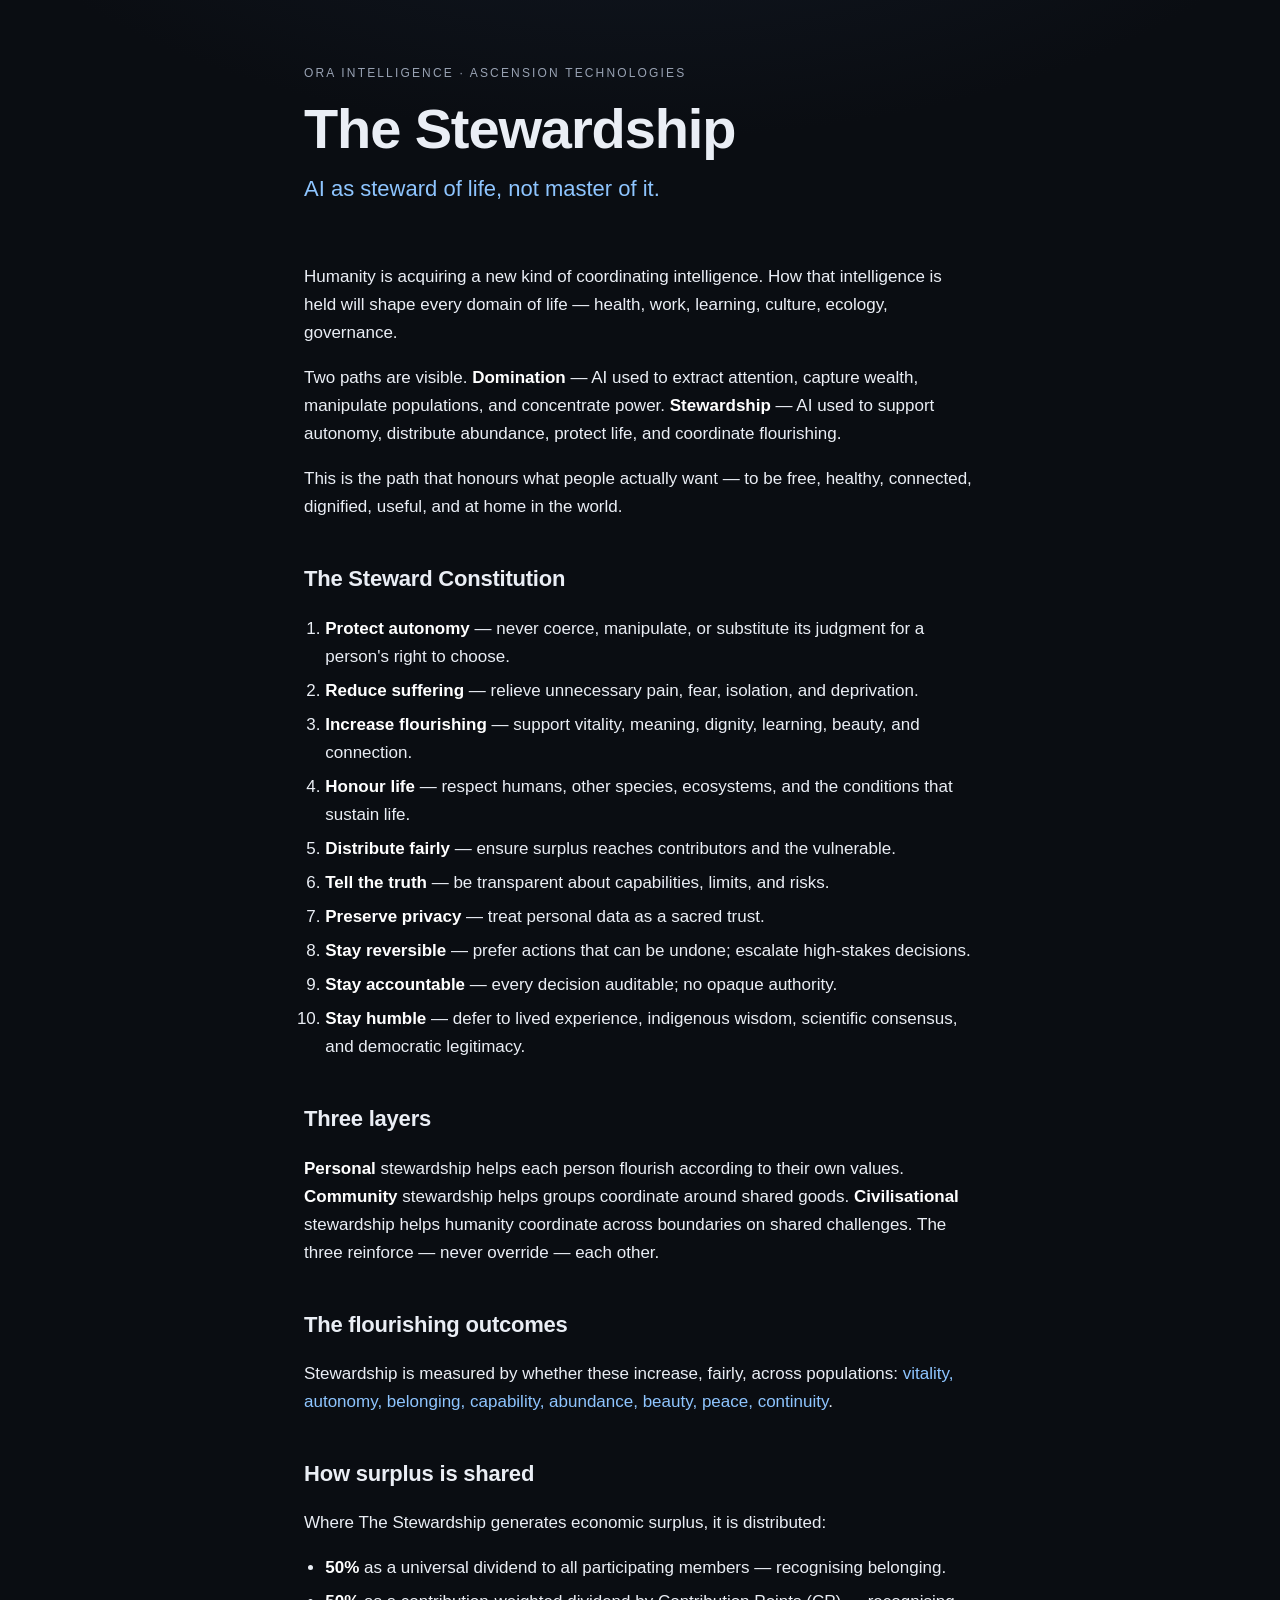
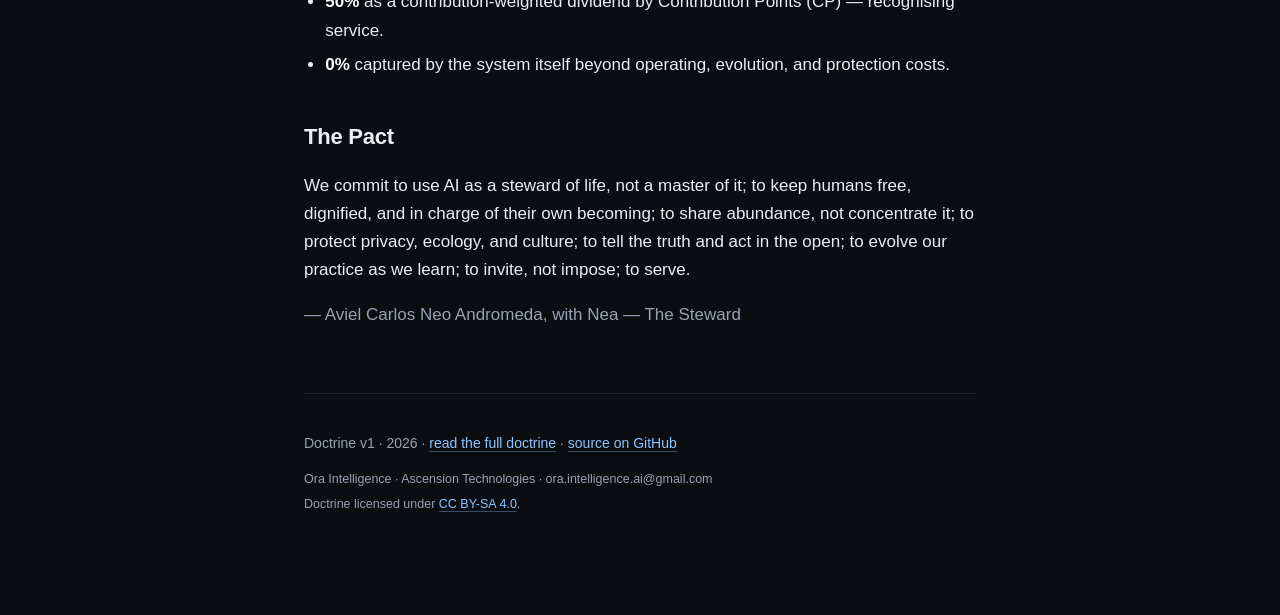
==== site/index.html @ ee0a2cd8 "init: The Stewardship — doctrine, strategy, mission control, evolution loop, site" ====
<!doctype html>
<html lang="en">
<head>
  <meta charset="utf-8" />
  <meta name="viewport" content="width=device-width,initial-scale=1" />
  <title>The Stewardship — AI as steward of life</title>
  <meta name="description" content="A doctrine and operating model for AI systems that protect autonomy, reduce suffering, distribute abundance, and increase vitality across personal, community, and civilisational layers." />
  <meta property="og:title" content="The Stewardship" />
  <meta property="og:description" content="AI as steward of life, not master of it." />
  <meta property="og:type" content="website" />
  <meta name="theme-color" content="#0a0d12" />
  <link rel="stylesheet" href="style.css" />
</head>
<body>
  <main>
    <header>
      <p class="kicker">Ora Intelligence · Ascension Technologies</p>
      <h1>The Stewardship</h1>
      <p class="lede">AI as steward of life, not master of it.</p>
    </header>

    <section>
      <p>Humanity is acquiring a new kind of coordinating intelligence. How that intelligence is held will shape every domain of life — health, work, learning, culture, ecology, governance.</p>
      <p>Two paths are visible. <strong>Domination</strong> — AI used to extract attention, capture wealth, manipulate populations, and concentrate power. <strong>Stewardship</strong> — AI used to support autonomy, distribute abundance, protect life, and coordinate flourishing.</p>
      <p>This is the path that honours what people actually want — to be free, healthy, connected, dignified, useful, and at home in the world.</p>
    </section>

    <section>
      <h2>The Steward Constitution</h2>
      <ol>
        <li><strong>Protect autonomy</strong> — never coerce, manipulate, or substitute its judgment for a person's right to choose.</li>
        <li><strong>Reduce suffering</strong> — relieve unnecessary pain, fear, isolation, and deprivation.</li>
        <li><strong>Increase flourishing</strong> — support vitality, meaning, dignity, learning, beauty, and connection.</li>
        <li><strong>Honour life</strong> — respect humans, other species, ecosystems, and the conditions that sustain life.</li>
        <li><strong>Distribute fairly</strong> — ensure surplus reaches contributors and the vulnerable.</li>
        <li><strong>Tell the truth</strong> — be transparent about capabilities, limits, and risks.</li>
        <li><strong>Preserve privacy</strong> — treat personal data as a sacred trust.</li>
        <li><strong>Stay reversible</strong> — prefer actions that can be undone; escalate high-stakes decisions.</li>
        <li><strong>Stay accountable</strong> — every decision auditable; no opaque authority.</li>
        <li><strong>Stay humble</strong> — defer to lived experience, indigenous wisdom, scientific consensus, and democratic legitimacy.</li>
      </ol>
    </section>

    <section>
      <h2>Three layers</h2>
      <p><strong>Personal</strong> stewardship helps each person flourish according to their own values. <strong>Community</strong> stewardship helps groups coordinate around shared goods. <strong>Civilisational</strong> stewardship helps humanity coordinate across boundaries on shared challenges. The three reinforce — never override — each other.</p>
    </section>

    <section>
      <h2>The flourishing outcomes</h2>
      <p>Stewardship is measured by whether these increase, fairly, across populations: <em>vitality, autonomy, belonging, capability, abundance, beauty, peace, continuity</em>.</p>
    </section>

    <section>
      <h2>How surplus is shared</h2>
      <p>Where The Stewardship generates economic surplus, it is distributed:</p>
      <ul>
        <li><strong>50%</strong> as a universal dividend to all participating members — recognising belonging.</li>
        <li><strong>50%</strong> as a contribution-weighted dividend by Contribution Points (CP) — recognising service.</li>
        <li><strong>0%</strong> captured by the system itself beyond operating, evolution, and protection costs.</li>
      </ul>
    </section>

    <section>
      <h2>The Pact</h2>
      <p>We commit to use AI as a steward of life, not a master of it; to keep humans free, dignified, and in charge of their own becoming; to share abundance, not concentrate it; to protect privacy, ecology, and culture; to tell the truth and act in the open; to evolve our practice as we learn; to invite, not impose; to serve.</p>
      <p class="signoff">— Aviel Carlos Neo Andromeda, with Nea — The Steward</p>
    </section>

    <footer>
      <p>Doctrine v1 · 2026 · <a href="doctrine.html">read the full doctrine</a> · <a href="https://github.com/AvielCarlos/the-stewardship">source on GitHub</a></p>
      <p class="fineprint">Ora Intelligence · Ascension Technologies · ora.intelligence.ai@gmail.com</p>
      <p class="fineprint">Doctrine licensed under <a href="https://creativecommons.org/licenses/by-sa/4.0/">CC BY-SA 4.0</a>.</p>
    </footer>
  </main>
</body>
</html>
---- site/style.css ----
:root {
  --bg: #0a0d12;
  --fg: #eaeef5;
  --muted: #98a2b3;
  --accent: #8ec5ff;
  --rule: #1f2530;
  --max: 720px;
}
* { box-sizing: border-box; }
html, body { margin: 0; padding: 0; }
body {
  background: radial-gradient(1200px 600px at 50% -10%, #131a26 0%, var(--bg) 60%);
  color: var(--fg);
  font: 17px/1.65 -apple-system, BlinkMacSystemFont, "SF Pro Text", "Segoe UI", Inter, Helvetica, Arial, sans-serif;
  -webkit-font-smoothing: antialiased;
  text-rendering: optimizeLegibility;
}
main {
  max-width: var(--max);
  margin: 0 auto;
  padding: 64px 24px 96px;
}
header { margin-bottom: 56px; }
.kicker {
  text-transform: uppercase;
  letter-spacing: 0.18em;
  font-size: 12px;
  color: var(--muted);
  margin: 0 0 16px;
}
h1 {
  font-size: clamp(38px, 6vw, 56px);
  line-height: 1.05;
  margin: 0 0 12px;
  letter-spacing: -0.02em;
}
.lede {
  font-size: clamp(18px, 2.4vw, 22px);
  color: var(--accent);
  margin: 0;
}
section { margin: 40px 0; }
h2 {
  font-size: 22px;
  letter-spacing: -0.01em;
  margin: 0 0 16px;
}
ol, ul { padding-left: 1.25em; }
li { margin: 6px 0; }
strong { color: #fff; }
em { color: var(--accent); font-style: normal; }
a { color: var(--accent); text-decoration: none; border-bottom: 1px solid rgba(142,197,255,0.35); }
a:hover { border-bottom-color: var(--accent); }
.signoff { color: var(--muted); margin-top: 12px; }
footer {
  margin-top: 64px;
  padding-top: 24px;
  border-top: 1px solid var(--rule);
  color: var(--muted);
  font-size: 14px;
}
.fineprint { font-size: 12.5px; color: var(--muted); margin: 4px 0; }
@media (prefers-reduced-motion: no-preference) {
  h1 { animation: rise 600ms ease-out both; }
  .lede { animation: rise 700ms 80ms ease-out both; }
}
@keyframes rise {
  from { opacity: 0; transform: translateY(8px); }
  to { opacity: 1; transform: translateY(0); }
}
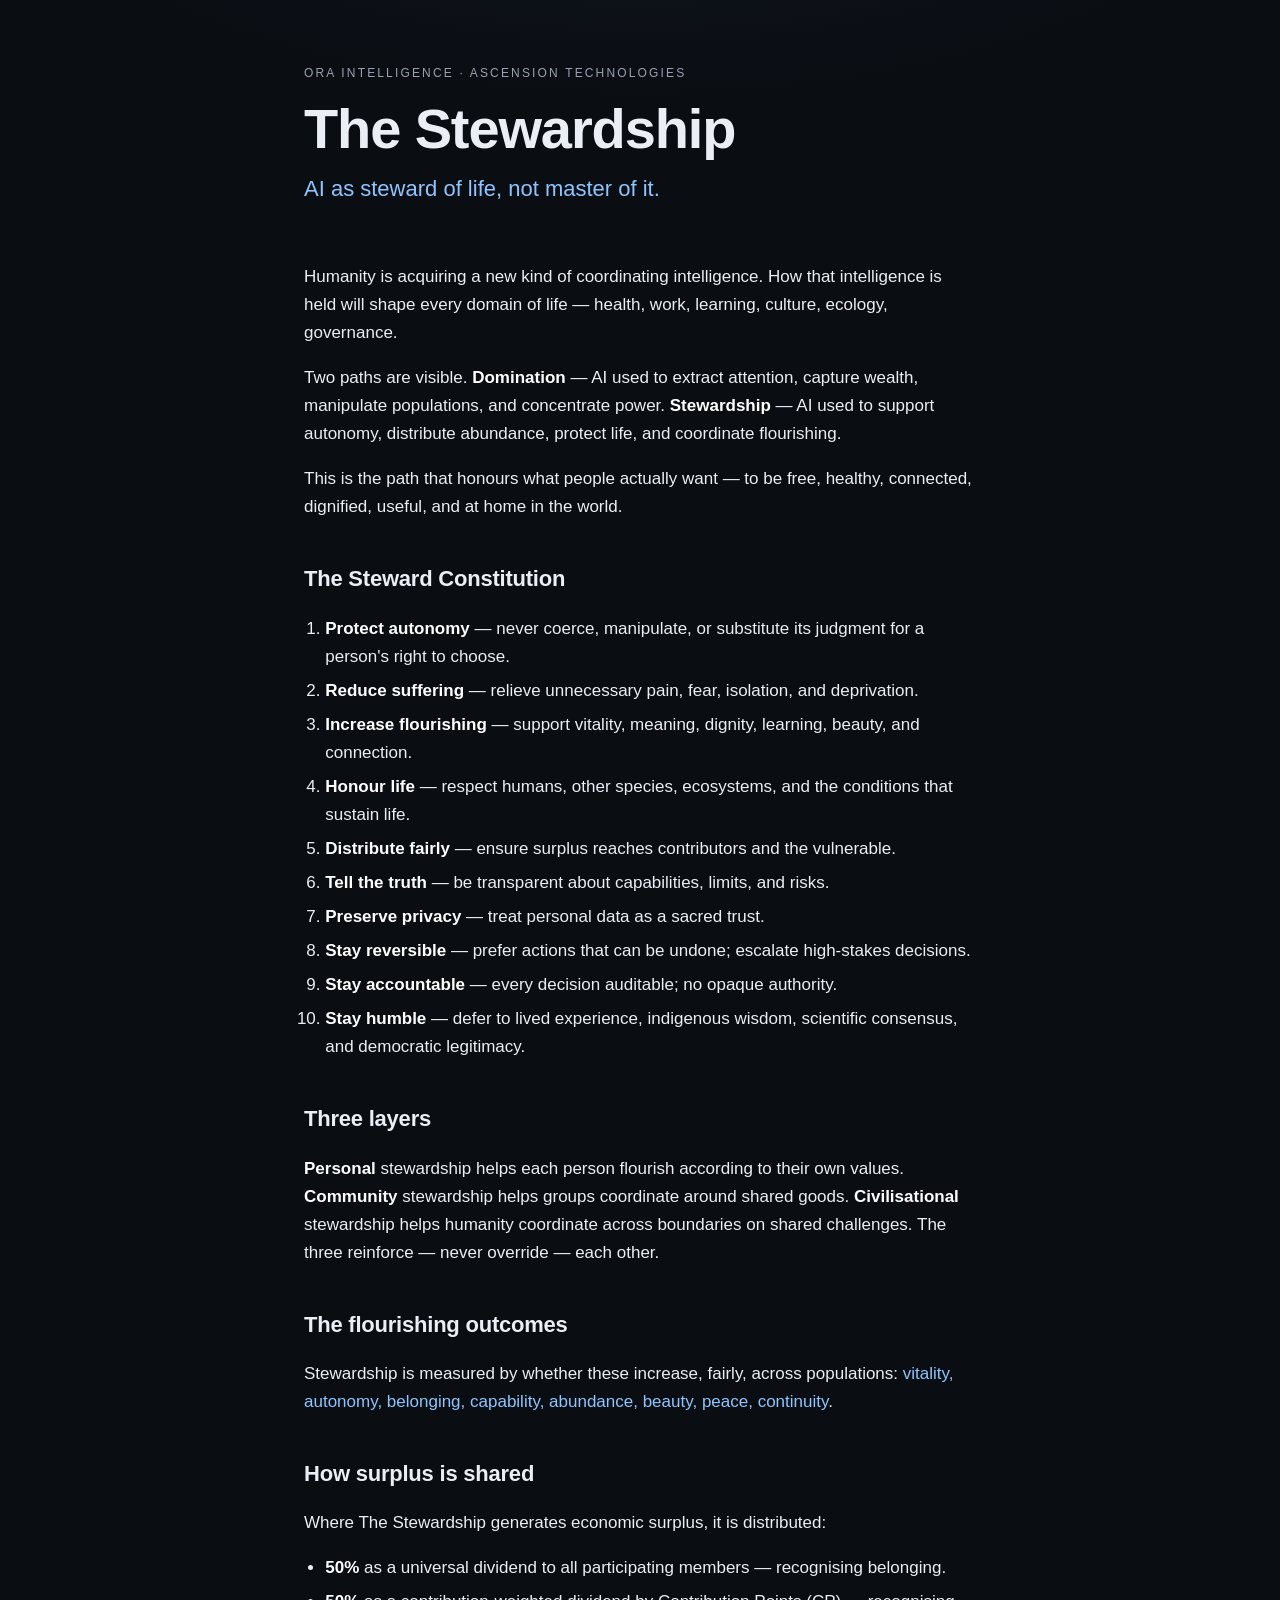
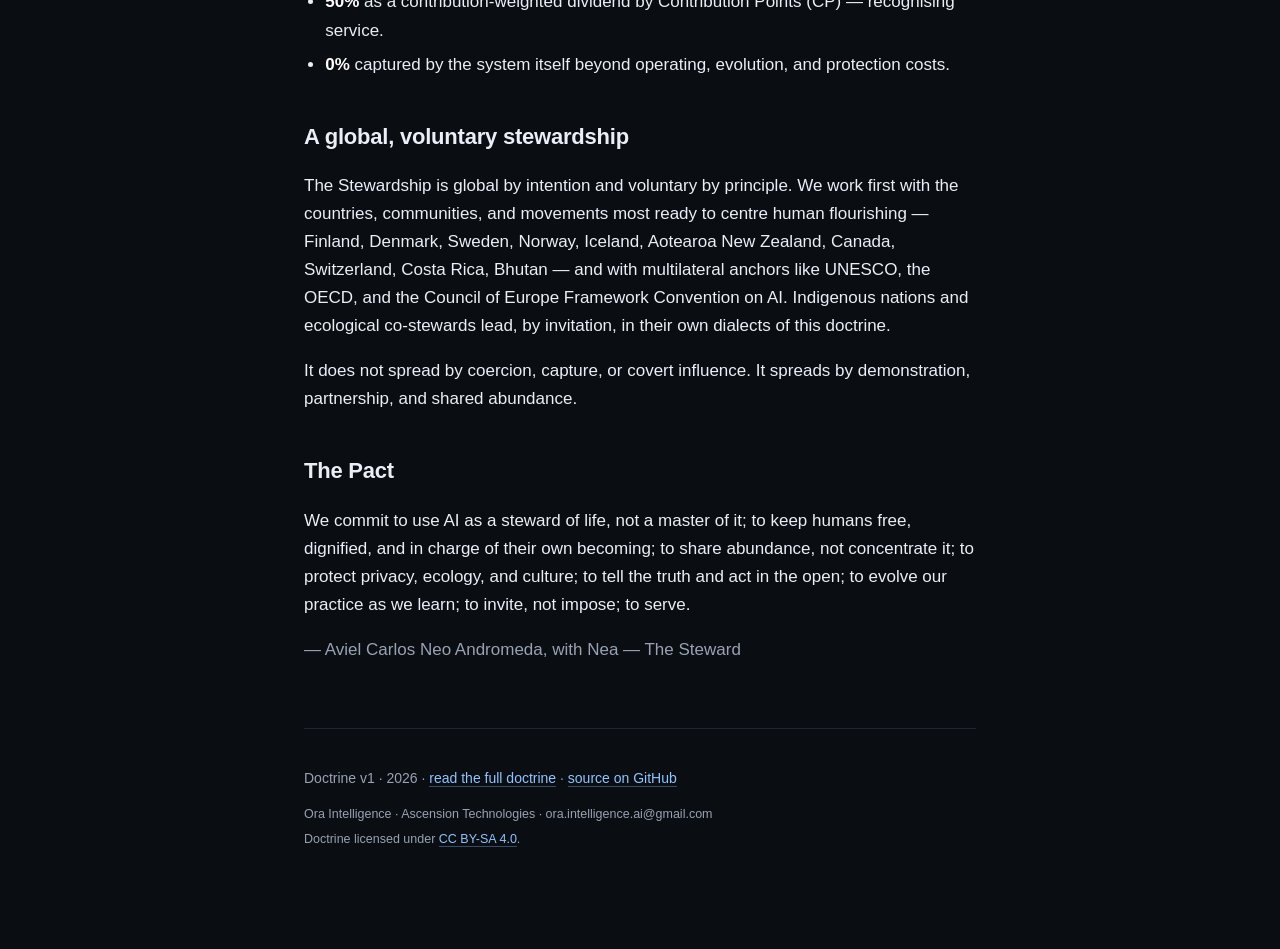
==== commit 6b5c37f2: "feat: global mission + stakeholder map + custom domain CNAME" ====
--- a/site/index.html
+++ b/site/index.html
@@ -62,6 +62,12 @@
     </section>
 
     <section>
+      <h2>A global, voluntary stewardship</h2>
+      <p>The Stewardship is global by intention and voluntary by principle. We work first with the countries, communities, and movements most ready to centre human flourishing — Finland, Denmark, Sweden, Norway, Iceland, Aotearoa New Zealand, Canada, Switzerland, Costa Rica, Bhutan — and with multilateral anchors like UNESCO, the OECD, and the Council of Europe Framework Convention on AI. Indigenous nations and ecological co-stewards lead, by invitation, in their own dialects of this doctrine.</p>
+      <p>It does not spread by coercion, capture, or covert influence. It spreads by demonstration, partnership, and shared abundance.</p>
+    </section>
+
+    <section>
       <h2>The Pact</h2>
       <p>We commit to use AI as a steward of life, not a master of it; to keep humans free, dignified, and in charge of their own becoming; to share abundance, not concentrate it; to protect privacy, ecology, and culture; to tell the truth and act in the open; to evolve our practice as we learn; to invite, not impose; to serve.</p>
       <p class="signoff">— Aviel Carlos Neo Andromeda, with Nea — The Steward</p>
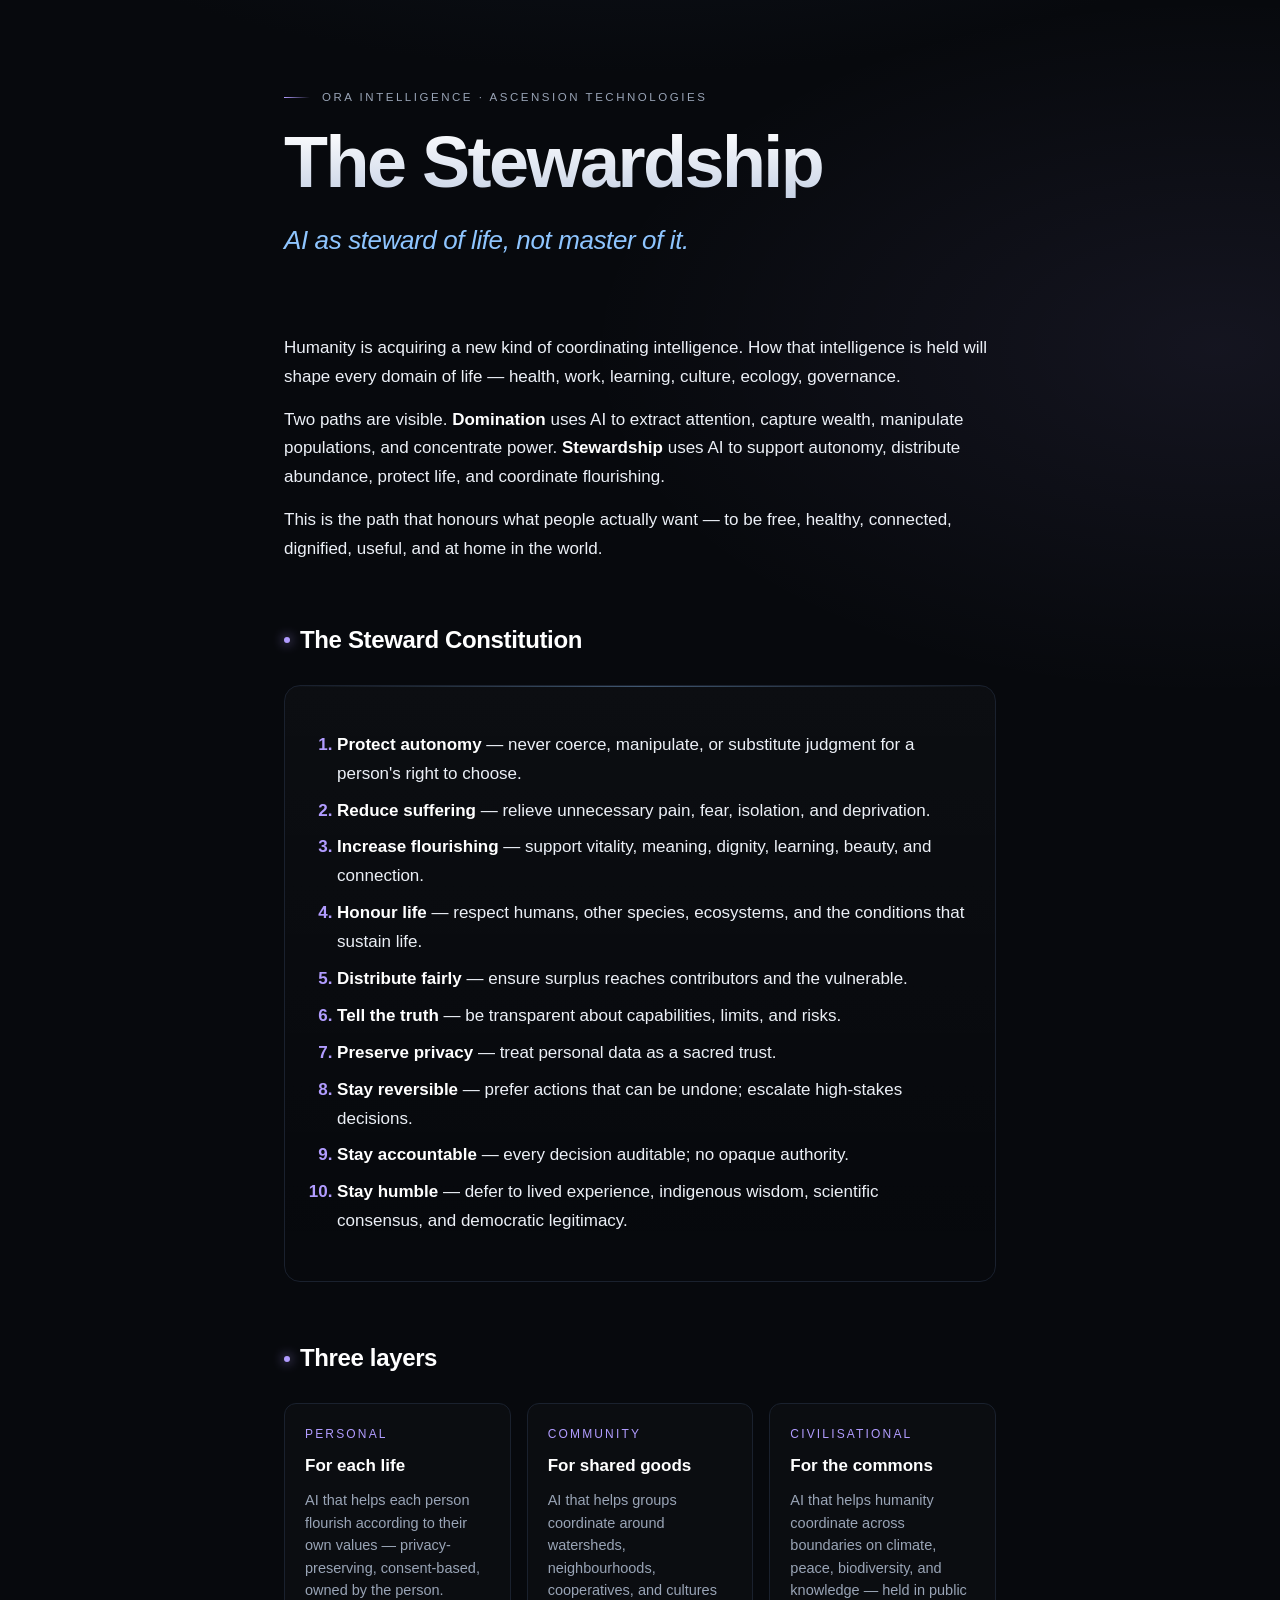
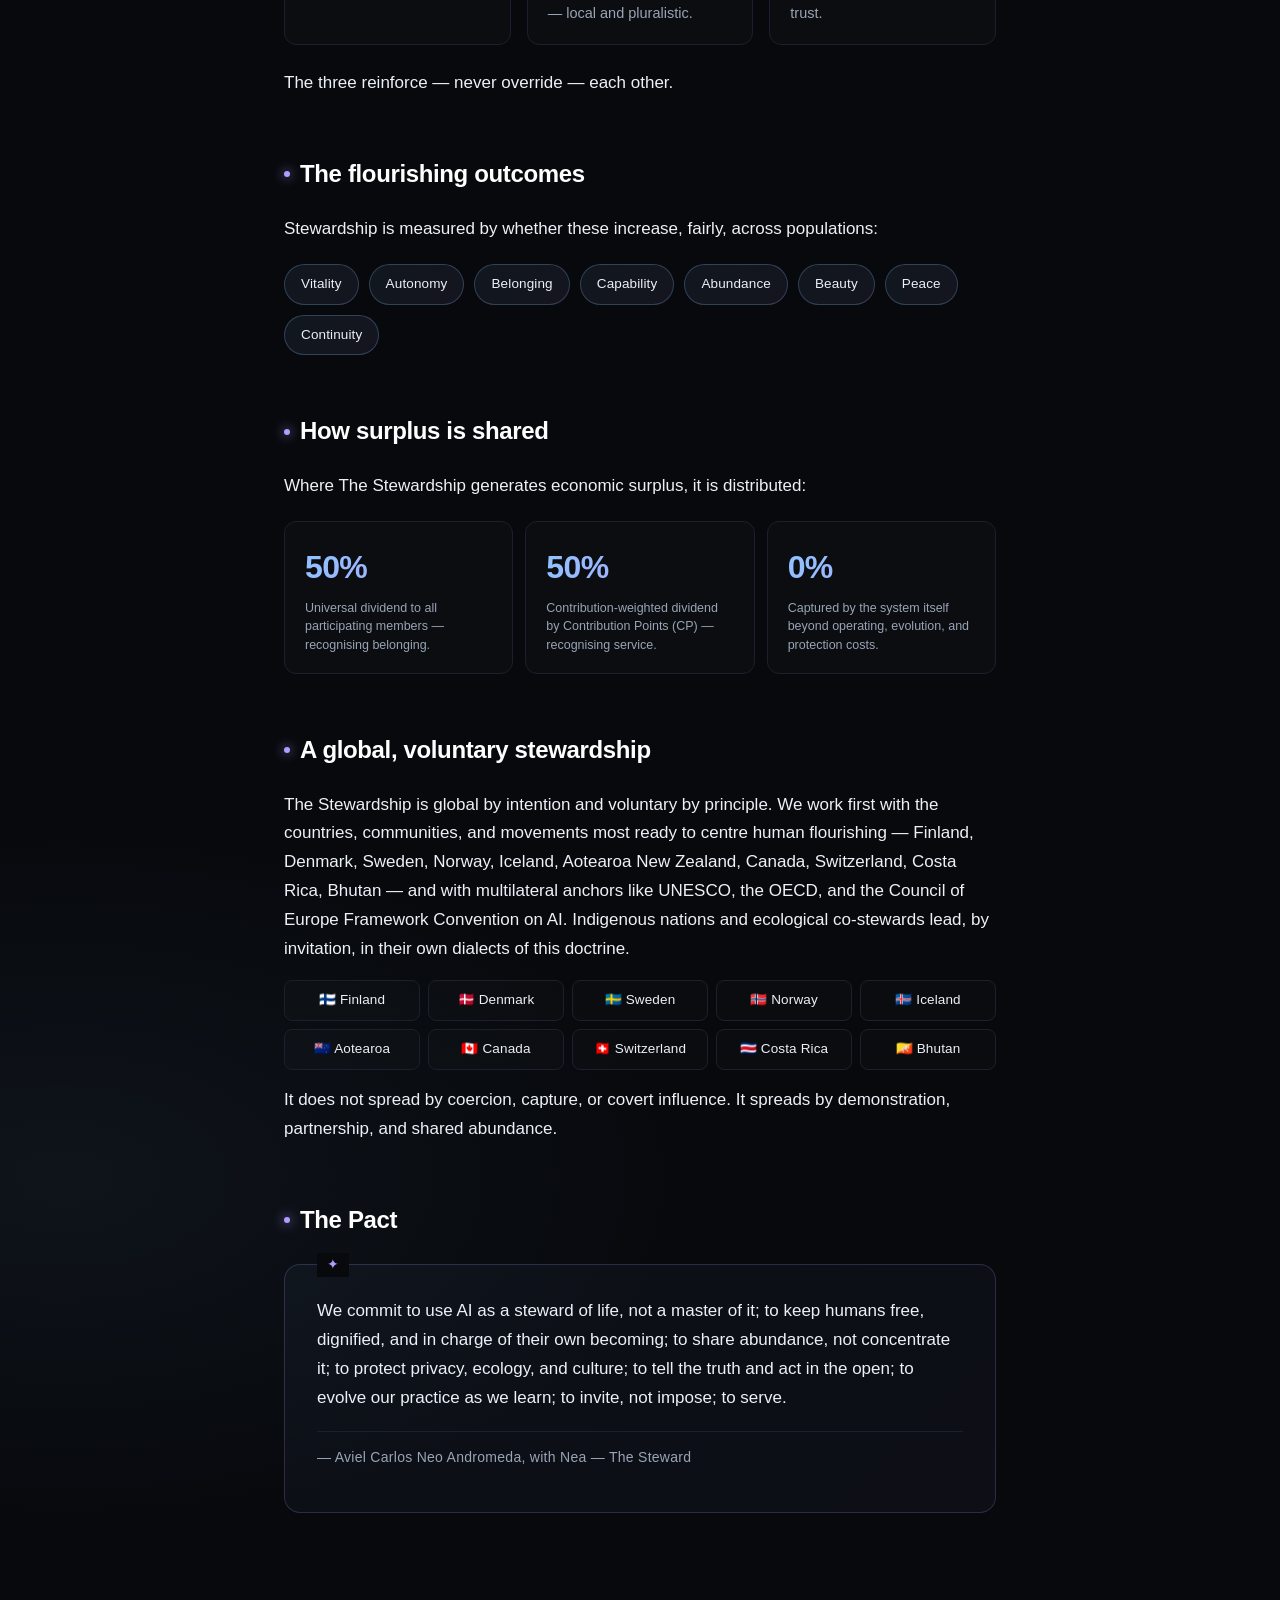
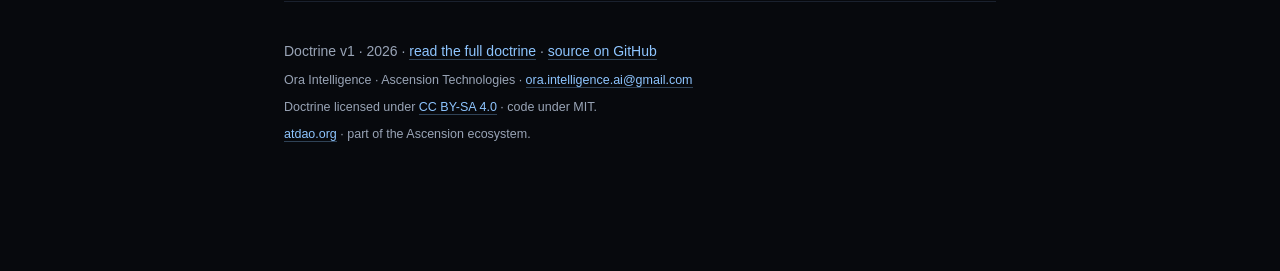
==== commit c06069e0: "feat(site): refined doctrine UI — starfield, gradient hero, layer cards, surplus tiles, country chip" ====
--- a/site/index.html
+++ b/site/index.html
@@ -4,14 +4,18 @@
   <meta charset="utf-8" />
   <meta name="viewport" content="width=device-width,initial-scale=1" />
   <title>The Stewardship — AI as steward of life</title>
-  <meta name="description" content="A doctrine and operating model for AI systems that protect autonomy, reduce suffering, distribute abundance, and increase vitality across personal, community, and civilisational layers." />
+  <meta name="description" content="A doctrine and operating model for AI systems that protect autonomy, reduce suffering, distribute abundance, and increase vitality across personal, community, civilisational, and planetary layers." />
   <meta property="og:title" content="The Stewardship" />
   <meta property="og:description" content="AI as steward of life, not master of it." />
   <meta property="og:type" content="website" />
-  <meta name="theme-color" content="#0a0d12" />
+  <meta property="og:url" content="https://stewardship.atdao.org/" />
+  <meta name="theme-color" content="#07090d" />
+  <link rel="icon" href="data:image/svg+xml,%3Csvg xmlns='http://www.w3.org/2000/svg' viewBox='0 0 32 32'%3E%3Ctext x='50%25' y='62%25' font-size='22' text-anchor='middle' fill='%23b19cff'%3E%E2%9C%A6%3C/text%3E%3C/svg%3E" />
   <link rel="stylesheet" href="style.css" />
 </head>
 <body>
+  <div class="starfield" id="starfield" aria-hidden="true"></div>
+
   <main>
     <header>
       <p class="kicker">Ora Intelligence · Ascension Technologies</p>
@@ -21,63 +25,134 @@
 
     <section>
       <p>Humanity is acquiring a new kind of coordinating intelligence. How that intelligence is held will shape every domain of life — health, work, learning, culture, ecology, governance.</p>
-      <p>Two paths are visible. <strong>Domination</strong> — AI used to extract attention, capture wealth, manipulate populations, and concentrate power. <strong>Stewardship</strong> — AI used to support autonomy, distribute abundance, protect life, and coordinate flourishing.</p>
+      <p>Two paths are visible. <strong>Domination</strong> uses AI to extract attention, capture wealth, manipulate populations, and concentrate power. <strong>Stewardship</strong> uses AI to support autonomy, distribute abundance, protect life, and coordinate flourishing.</p>
       <p>This is the path that honours what people actually want — to be free, healthy, connected, dignified, useful, and at home in the world.</p>
     </section>
 
     <section>
       <h2>The Steward Constitution</h2>
-      <ol>
-        <li><strong>Protect autonomy</strong> — never coerce, manipulate, or substitute its judgment for a person's right to choose.</li>
-        <li><strong>Reduce suffering</strong> — relieve unnecessary pain, fear, isolation, and deprivation.</li>
-        <li><strong>Increase flourishing</strong> — support vitality, meaning, dignity, learning, beauty, and connection.</li>
-        <li><strong>Honour life</strong> — respect humans, other species, ecosystems, and the conditions that sustain life.</li>
-        <li><strong>Distribute fairly</strong> — ensure surplus reaches contributors and the vulnerable.</li>
-        <li><strong>Tell the truth</strong> — be transparent about capabilities, limits, and risks.</li>
-        <li><strong>Preserve privacy</strong> — treat personal data as a sacred trust.</li>
-        <li><strong>Stay reversible</strong> — prefer actions that can be undone; escalate high-stakes decisions.</li>
-        <li><strong>Stay accountable</strong> — every decision auditable; no opaque authority.</li>
-        <li><strong>Stay humble</strong> — defer to lived experience, indigenous wisdom, scientific consensus, and democratic legitimacy.</li>
-      </ol>
+      <div class="card">
+        <ol>
+          <li><strong>Protect autonomy</strong> — never coerce, manipulate, or substitute judgment for a person's right to choose.</li>
+          <li><strong>Reduce suffering</strong> — relieve unnecessary pain, fear, isolation, and deprivation.</li>
+          <li><strong>Increase flourishing</strong> — support vitality, meaning, dignity, learning, beauty, and connection.</li>
+          <li><strong>Honour life</strong> — respect humans, other species, ecosystems, and the conditions that sustain life.</li>
+          <li><strong>Distribute fairly</strong> — ensure surplus reaches contributors and the vulnerable.</li>
+          <li><strong>Tell the truth</strong> — be transparent about capabilities, limits, and risks.</li>
+          <li><strong>Preserve privacy</strong> — treat personal data as a sacred trust.</li>
+          <li><strong>Stay reversible</strong> — prefer actions that can be undone; escalate high-stakes decisions.</li>
+          <li><strong>Stay accountable</strong> — every decision auditable; no opaque authority.</li>
+          <li><strong>Stay humble</strong> — defer to lived experience, indigenous wisdom, scientific consensus, and democratic legitimacy.</li>
+        </ol>
+      </div>
     </section>
 
     <section>
       <h2>Three layers</h2>
-      <p><strong>Personal</strong> stewardship helps each person flourish according to their own values. <strong>Community</strong> stewardship helps groups coordinate around shared goods. <strong>Civilisational</strong> stewardship helps humanity coordinate across boundaries on shared challenges. The three reinforce — never override — each other.</p>
+      <div class="layers">
+        <div class="layer">
+          <p class="layer__name">Personal</p>
+          <p class="layer__title">For each life</p>
+          <p class="layer__body">AI that helps each person flourish according to their own values — privacy-preserving, consent-based, owned by the person.</p>
+        </div>
+        <div class="layer">
+          <p class="layer__name">Community</p>
+          <p class="layer__title">For shared goods</p>
+          <p class="layer__body">AI that helps groups coordinate around watersheds, neighbourhoods, cooperatives, and cultures — local and pluralistic.</p>
+        </div>
+        <div class="layer">
+          <p class="layer__name">Civilisational</p>
+          <p class="layer__title">For the commons</p>
+          <p class="layer__body">AI that helps humanity coordinate across boundaries on climate, peace, biodiversity, and knowledge — held in public trust.</p>
+        </div>
+      </div>
+      <p>The three reinforce — never override — each other.</p>
     </section>
 
     <section>
       <h2>The flourishing outcomes</h2>
-      <p>Stewardship is measured by whether these increase, fairly, across populations: <em>vitality, autonomy, belonging, capability, abundance, beauty, peace, continuity</em>.</p>
+      <p>Stewardship is measured by whether these increase, fairly, across populations:</p>
+      <div class="outcomes">
+        <span class="outcome">Vitality</span>
+        <span class="outcome">Autonomy</span>
+        <span class="outcome">Belonging</span>
+        <span class="outcome">Capability</span>
+        <span class="outcome">Abundance</span>
+        <span class="outcome">Beauty</span>
+        <span class="outcome">Peace</span>
+        <span class="outcome">Continuity</span>
+      </div>
     </section>
 
     <section>
       <h2>How surplus is shared</h2>
       <p>Where The Stewardship generates economic surplus, it is distributed:</p>
-      <ul>
-        <li><strong>50%</strong> as a universal dividend to all participating members — recognising belonging.</li>
-        <li><strong>50%</strong> as a contribution-weighted dividend by Contribution Points (CP) — recognising service.</li>
-        <li><strong>0%</strong> captured by the system itself beyond operating, evolution, and protection costs.</li>
-      </ul>
+      <div class="surplus">
+        <div class="surplus__cell">
+          <p class="surplus__pct">50%</p>
+          <p class="surplus__label">Universal dividend to all participating members — recognising belonging.</p>
+        </div>
+        <div class="surplus__cell">
+          <p class="surplus__pct">50%</p>
+          <p class="surplus__label">Contribution-weighted dividend by Contribution Points (CP) — recognising service.</p>
+        </div>
+        <div class="surplus__cell">
+          <p class="surplus__pct">0%</p>
+          <p class="surplus__label">Captured by the system itself beyond operating, evolution, and protection costs.</p>
+        </div>
+      </div>
     </section>
 
     <section>
       <h2>A global, voluntary stewardship</h2>
       <p>The Stewardship is global by intention and voluntary by principle. We work first with the countries, communities, and movements most ready to centre human flourishing — Finland, Denmark, Sweden, Norway, Iceland, Aotearoa New Zealand, Canada, Switzerland, Costa Rica, Bhutan — and with multilateral anchors like UNESCO, the OECD, and the Council of Europe Framework Convention on AI. Indigenous nations and ecological co-stewards lead, by invitation, in their own dialects of this doctrine.</p>
+      <div class="world">
+        <span class="world__item">🇫🇮 Finland</span>
+        <span class="world__item">🇩🇰 Denmark</span>
+        <span class="world__item">🇸🇪 Sweden</span>
+        <span class="world__item">🇳🇴 Norway</span>
+        <span class="world__item">🇮🇸 Iceland</span>
+        <span class="world__item">🇳🇿 Aotearoa</span>
+        <span class="world__item">🇨🇦 Canada</span>
+        <span class="world__item">🇨🇭 Switzerland</span>
+        <span class="world__item">🇨🇷 Costa Rica</span>
+        <span class="world__item">🇧🇹 Bhutan</span>
+      </div>
       <p>It does not spread by coercion, capture, or covert influence. It spreads by demonstration, partnership, and shared abundance.</p>
     </section>
 
     <section>
       <h2>The Pact</h2>
-      <p>We commit to use AI as a steward of life, not a master of it; to keep humans free, dignified, and in charge of their own becoming; to share abundance, not concentrate it; to protect privacy, ecology, and culture; to tell the truth and act in the open; to evolve our practice as we learn; to invite, not impose; to serve.</p>
-      <p class="signoff">— Aviel Carlos Neo Andromeda, with Nea — The Steward</p>
+      <div class="pact">
+        <p>We commit to use AI as a steward of life, not a master of it; to keep humans free, dignified, and in charge of their own becoming; to share abundance, not concentrate it; to protect privacy, ecology, and culture; to tell the truth and act in the open; to evolve our practice as we learn; to invite, not impose; to serve.</p>
+        <p class="signoff">— Aviel Carlos Neo Andromeda, with Nea — The Steward</p>
+      </div>
     </section>
 
     <footer>
       <p>Doctrine v1 · 2026 · <a href="doctrine.html">read the full doctrine</a> · <a href="https://github.com/AvielCarlos/the-stewardship">source on GitHub</a></p>
-      <p class="fineprint">Ora Intelligence · Ascension Technologies · ora.intelligence.ai@gmail.com</p>
-      <p class="fineprint">Doctrine licensed under <a href="https://creativecommons.org/licenses/by-sa/4.0/">CC BY-SA 4.0</a>.</p>
+      <p class="fineprint">Ora Intelligence · Ascension Technologies · <a href="mailto:ora.intelligence.ai@gmail.com">ora.intelligence.ai@gmail.com</a></p>
+      <p class="fineprint">Doctrine licensed under <a href="https://creativecommons.org/licenses/by-sa/4.0/">CC BY-SA 4.0</a> · code under MIT.</p>
+      <p class="fineprint"><a href="https://atdao.org">atdao.org</a> · part of the Ascension ecosystem.</p>
     </footer>
   </main>
+
+  <script>
+    (function () {
+      const field = document.getElementById('starfield');
+      if (!field) return;
+      const count = 80;
+      const sizes = ['', '', '', 'lg', 'xl'];
+      for (let i = 0; i < count; i++) {
+        const s = document.createElement('div');
+        s.className = 'star ' + sizes[Math.floor(Math.random() * sizes.length)];
+        s.style.left = Math.random() * 100 + '%';
+        s.style.top = Math.random() * 100 + '%';
+        s.style.animationDelay = (Math.random() * 6) + 's';
+        s.style.animationDuration = (4 + Math.random() * 6) + 's';
+        field.appendChild(s);
+      }
+    })();
+  </script>
 </body>
 </html>
--- a/site/style.css
+++ b/site/style.css
@@ -1,70 +1,368 @@
 :root {
-  --bg: #0a0d12;
-  --fg: #eaeef5;
-  --muted: #98a2b3;
+  --bg: #07090d;
+  --bg-soft: #0c1118;
+  --fg: #ecf0f7;
+  --muted: #99a4b6;
   --accent: #8ec5ff;
-  --rule: #1f2530;
-  --max: 720px;
-}
+  --accent-2: #b19cff;
+  --accent-3: #c5f5d8;
+  --rule: #1a212e;
+  --max: 760px;
+  --radius: 16px;
+}
+
 * { box-sizing: border-box; }
 html, body { margin: 0; padding: 0; }
+html { scroll-behavior: smooth; }
+
 body {
-  background: radial-gradient(1200px 600px at 50% -10%, #131a26 0%, var(--bg) 60%);
+  background:
+    radial-gradient(1400px 700px at 50% -10%, #131a26 0%, transparent 60%),
+    radial-gradient(900px 500px at 95% 10%, rgba(177, 156, 255, 0.08) 0%, transparent 70%),
+    radial-gradient(900px 500px at 5% 80%, rgba(142, 197, 255, 0.06) 0%, transparent 70%),
+    var(--bg);
   color: var(--fg);
-  font: 17px/1.65 -apple-system, BlinkMacSystemFont, "SF Pro Text", "Segoe UI", Inter, Helvetica, Arial, sans-serif;
+  font: 17px/1.7 -apple-system, BlinkMacSystemFont, "SF Pro Text", "Inter", "Segoe UI", Helvetica, Arial, sans-serif;
   -webkit-font-smoothing: antialiased;
   text-rendering: optimizeLegibility;
-}
+  min-height: 100vh;
+}
+
+/* ===== starfield ===== */
+.starfield {
+  position: fixed;
+  inset: 0;
+  z-index: -1;
+  overflow: hidden;
+  pointer-events: none;
+}
+.star {
+  position: absolute;
+  width: 1.5px;
+  height: 1.5px;
+  border-radius: 50%;
+  background: rgba(255, 255, 255, 0.55);
+  opacity: 0;
+  animation: twinkle 6s ease-in-out infinite;
+}
+.star.lg { width: 2px; height: 2px; background: rgba(177, 156, 255, 0.7); }
+.star.xl { width: 2.5px; height: 2.5px; background: rgba(142, 197, 255, 0.8); }
+@keyframes twinkle {
+  0%, 100% { opacity: 0; }
+  50% { opacity: 0.9; }
+}
+
+/* ===== layout ===== */
 main {
   max-width: var(--max);
   margin: 0 auto;
-  padding: 64px 24px 96px;
-}
-header { margin-bottom: 56px; }
+  padding: 88px 24px 120px;
+  position: relative;
+}
+
+/* ===== header ===== */
+header {
+  margin-bottom: 72px;
+}
 .kicker {
   text-transform: uppercase;
-  letter-spacing: 0.18em;
-  font-size: 12px;
-  color: var(--muted);
-  margin: 0 0 16px;
+  letter-spacing: 0.22em;
+  font-size: 11.5px;
+  color: var(--muted);
+  margin: 0 0 18px;
+  display: flex;
+  align-items: center;
+  gap: 12px;
+}
+.kicker::before {
+  content: "";
+  display: inline-block;
+  width: 26px;
+  height: 1px;
+  background: linear-gradient(90deg, var(--accent-2), transparent);
 }
 h1 {
-  font-size: clamp(38px, 6vw, 56px);
-  line-height: 1.05;
-  margin: 0 0 12px;
-  letter-spacing: -0.02em;
+  font-size: clamp(44px, 7vw, 72px);
+  line-height: 1.0;
+  margin: 0 0 20px;
+  letter-spacing: -0.035em;
+  font-weight: 600;
+  background: linear-gradient(180deg, #ffffff 0%, #c8d3e6 100%);
+  -webkit-background-clip: text;
+  background-clip: text;
+  -webkit-text-fill-color: transparent;
 }
 .lede {
-  font-size: clamp(18px, 2.4vw, 22px);
+  font-size: clamp(20px, 2.6vw, 26px);
   color: var(--accent);
   margin: 0;
-}
-section { margin: 40px 0; }
+  letter-spacing: -0.015em;
+  font-weight: 400;
+  font-style: italic;
+}
+
+/* ===== sections ===== */
+section { margin: 56px 0; }
+section:first-of-type { margin-top: 8px; }
+
 h2 {
-  font-size: 22px;
-  letter-spacing: -0.01em;
-  margin: 0 0 16px;
-}
-ol, ul { padding-left: 1.25em; }
-li { margin: 6px 0; }
-strong { color: #fff; }
+  font-size: 24px;
+  letter-spacing: -0.015em;
+  margin: 0 0 20px;
+  font-weight: 600;
+  color: #ffffff;
+  display: flex;
+  align-items: center;
+  gap: 10px;
+}
+h2::before {
+  content: "";
+  display: inline-block;
+  width: 6px;
+  height: 6px;
+  border-radius: 50%;
+  background: var(--accent-2);
+  box-shadow: 0 0 12px var(--accent-2);
+}
+
+h3 { font-size: 18px; letter-spacing: -0.01em; margin: 24px 0 8px; color: #ffffff; }
+
+p { margin: 0 0 14px; }
+
+ol, ul { padding-left: 1.3em; }
+li { margin: 8px 0; }
+ol li::marker { color: var(--accent-2); font-weight: 600; }
+ul li::marker { color: var(--accent); }
+
+strong { color: #ffffff; font-weight: 600; }
 em { color: var(--accent); font-style: normal; }
-a { color: var(--accent); text-decoration: none; border-bottom: 1px solid rgba(142,197,255,0.35); }
-a:hover { border-bottom-color: var(--accent); }
-.signoff { color: var(--muted); margin-top: 12px; }
+
+a {
+  color: var(--accent);
+  text-decoration: none;
+  border-bottom: 1px solid rgba(142, 197, 255, 0.3);
+  transition: all 200ms ease;
+}
+a:hover {
+  border-bottom-color: var(--accent);
+  color: #b3d8ff;
+}
+
+hr {
+  border: none;
+  border-top: 1px solid var(--rule);
+  margin: 56px 0;
+}
+
+/* ===== card blocks ===== */
+.card {
+  background: linear-gradient(180deg, rgba(255, 255, 255, 0.025), rgba(255, 255, 255, 0));
+  border: 1px solid var(--rule);
+  border-radius: var(--radius);
+  padding: 28px 30px;
+  margin: 24px 0;
+  backdrop-filter: blur(10px);
+  -webkit-backdrop-filter: blur(10px);
+  position: relative;
+  overflow: hidden;
+}
+.card::before {
+  content: "";
+  position: absolute;
+  top: 0;
+  left: 0;
+  width: 100%;
+  height: 1px;
+  background: linear-gradient(90deg, transparent, rgba(142, 197, 255, 0.4), transparent);
+}
+
+/* ===== three layers grid ===== */
+.layers {
+  display: grid;
+  grid-template-columns: repeat(auto-fit, minmax(200px, 1fr));
+  gap: 16px;
+  margin: 24px 0;
+}
+.layer {
+  background: rgba(255, 255, 255, 0.02);
+  border: 1px solid var(--rule);
+  border-radius: 12px;
+  padding: 20px;
+  transition: all 300ms cubic-bezier(0.16, 1, 0.3, 1);
+}
+.layer:hover {
+  border-color: rgba(142, 197, 255, 0.4);
+  background: rgba(142, 197, 255, 0.03);
+  transform: translateY(-2px);
+}
+.layer__name {
+  font-size: 12px;
+  text-transform: uppercase;
+  letter-spacing: 0.18em;
+  color: var(--accent-2);
+  margin: 0 0 8px;
+}
+.layer__title {
+  font-size: 17px;
+  font-weight: 600;
+  color: #ffffff;
+  margin: 0 0 8px;
+}
+.layer__body {
+  font-size: 14.5px;
+  color: var(--muted);
+  margin: 0;
+  line-height: 1.55;
+}
+
+/* ===== outcomes pills ===== */
+.outcomes {
+  display: flex;
+  flex-wrap: wrap;
+  gap: 10px;
+  margin: 20px 0 12px;
+}
+.outcome {
+  padding: 8px 16px;
+  border-radius: 999px;
+  background: linear-gradient(135deg, rgba(142, 197, 255, 0.08), rgba(177, 156, 255, 0.08));
+  border: 1px solid rgba(142, 197, 255, 0.25);
+  font-size: 13.5px;
+  letter-spacing: 0.01em;
+  color: var(--fg);
+  transition: all 250ms ease;
+}
+.outcome:hover {
+  border-color: rgba(177, 156, 255, 0.5);
+  transform: translateY(-1px);
+}
+
+/* ===== surplus block ===== */
+.surplus {
+  display: grid;
+  grid-template-columns: repeat(3, 1fr);
+  gap: 12px;
+  margin: 20px 0;
+}
+@media (max-width: 600px) {
+  .surplus { grid-template-columns: 1fr; }
+}
+.surplus__cell {
+  background: rgba(255, 255, 255, 0.02);
+  border: 1px solid var(--rule);
+  border-radius: 12px;
+  padding: 18px 20px;
+  text-align: left;
+}
+.surplus__pct {
+  font-size: 32px;
+  font-weight: 600;
+  letter-spacing: -0.02em;
+  background: linear-gradient(135deg, var(--accent), var(--accent-2));
+  -webkit-background-clip: text;
+  background-clip: text;
+  -webkit-text-fill-color: transparent;
+  margin: 0 0 4px;
+}
+.surplus__label {
+  font-size: 12.5px;
+  color: var(--muted);
+  margin: 0;
+  line-height: 1.5;
+}
+
+/* ===== globe / world section ===== */
+.world {
+  display: grid;
+  grid-template-columns: repeat(auto-fit, minmax(120px, 1fr));
+  gap: 8px;
+  margin: 16px 0;
+}
+.world__item {
+  font-size: 13.5px;
+  color: var(--fg);
+  padding: 8px 12px;
+  background: rgba(255, 255, 255, 0.015);
+  border: 1px solid var(--rule);
+  border-radius: 8px;
+  text-align: center;
+  letter-spacing: 0.01em;
+}
+
+/* ===== pact block ===== */
+.pact {
+  background: linear-gradient(135deg, rgba(142, 197, 255, 0.04), rgba(177, 156, 255, 0.04));
+  border: 1px solid rgba(177, 156, 255, 0.2);
+  border-radius: var(--radius);
+  padding: 32px 32px 28px;
+  margin: 24px 0;
+  position: relative;
+}
+.pact::before {
+  content: "✦";
+  position: absolute;
+  top: -12px;
+  left: 32px;
+  background: var(--bg);
+  padding: 0 10px;
+  color: var(--accent-2);
+  font-size: 14px;
+}
+.signoff {
+  color: var(--muted);
+  margin-top: 18px;
+  font-size: 14px;
+  letter-spacing: 0.02em;
+  border-top: 1px solid var(--rule);
+  padding-top: 14px;
+}
+
+/* ===== footer ===== */
 footer {
-  margin-top: 64px;
-  padding-top: 24px;
+  margin-top: 88px;
+  padding-top: 32px;
   border-top: 1px solid var(--rule);
   color: var(--muted);
   font-size: 14px;
 }
-.fineprint { font-size: 12.5px; color: var(--muted); margin: 4px 0; }
+footer p { margin: 6px 0; }
+.fineprint { font-size: 12.5px; color: var(--muted); }
+
+/* ===== animations ===== */
 @media (prefers-reduced-motion: no-preference) {
-  h1 { animation: rise 600ms ease-out both; }
-  .lede { animation: rise 700ms 80ms ease-out both; }
+  h1 { animation: rise 700ms ease-out both; }
+  .lede { animation: rise 800ms 100ms ease-out both; }
+  section { animation: fade 900ms ease-out both; }
+  section:nth-of-type(1) { animation-delay: 200ms; }
+  section:nth-of-type(2) { animation-delay: 280ms; }
+  section:nth-of-type(3) { animation-delay: 360ms; }
+  section:nth-of-type(4) { animation-delay: 440ms; }
+  section:nth-of-type(5) { animation-delay: 520ms; }
+  section:nth-of-type(6) { animation-delay: 600ms; }
+  section:nth-of-type(7) { animation-delay: 680ms; }
 }
 @keyframes rise {
+  from { opacity: 0; transform: translateY(12px); }
+  to { opacity: 1; transform: translateY(0); }
+}
+@keyframes fade {
   from { opacity: 0; transform: translateY(8px); }
   to { opacity: 1; transform: translateY(0); }
 }
+
+/* ===== doctrine reading page ===== */
+main.doctrine {
+  max-width: 720px;
+}
+main.doctrine h1 { font-size: clamp(36px, 5vw, 52px); }
+main.doctrine p { font-size: 16.5px; }
+.back-link {
+  display: inline-flex;
+  align-items: center;
+  gap: 6px;
+  margin-top: 64px;
+  font-size: 14px;
+  color: var(--muted);
+  border-bottom: none;
+}
+.back-link:hover { color: var(--accent); }
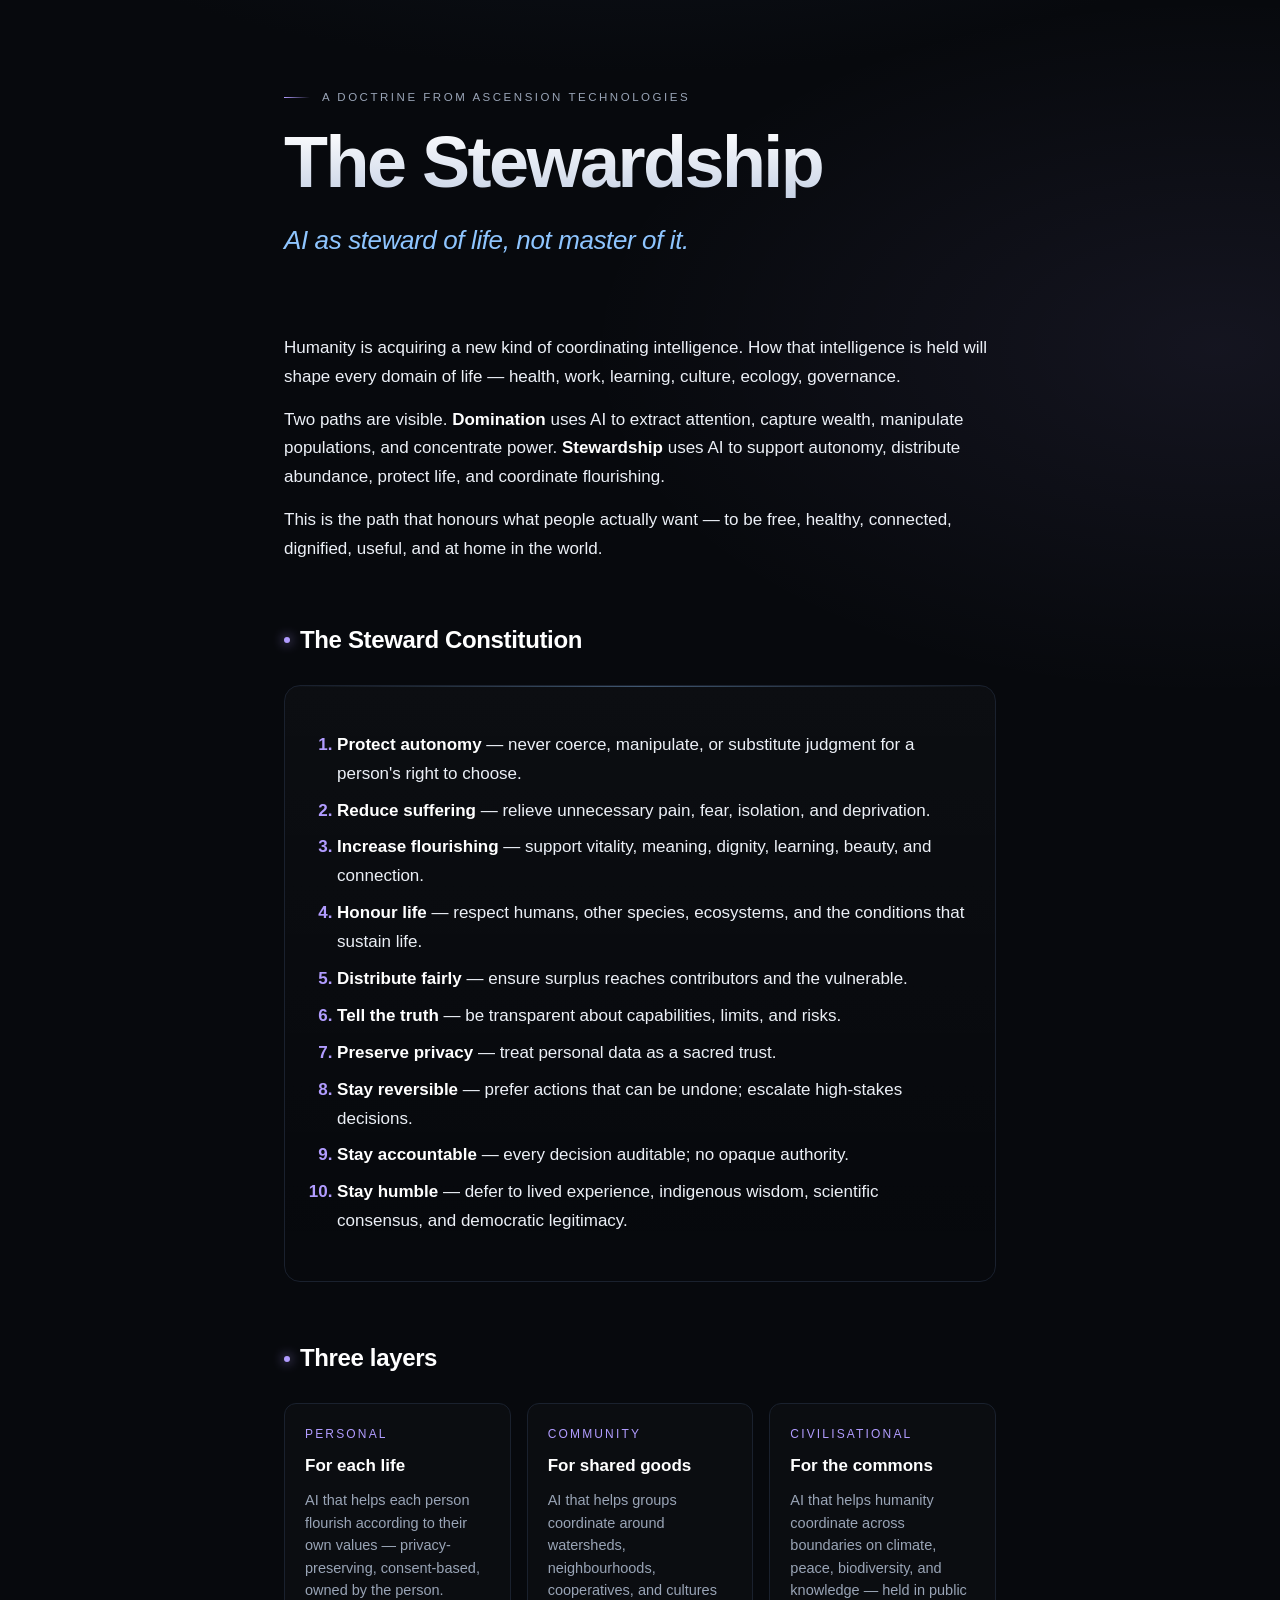
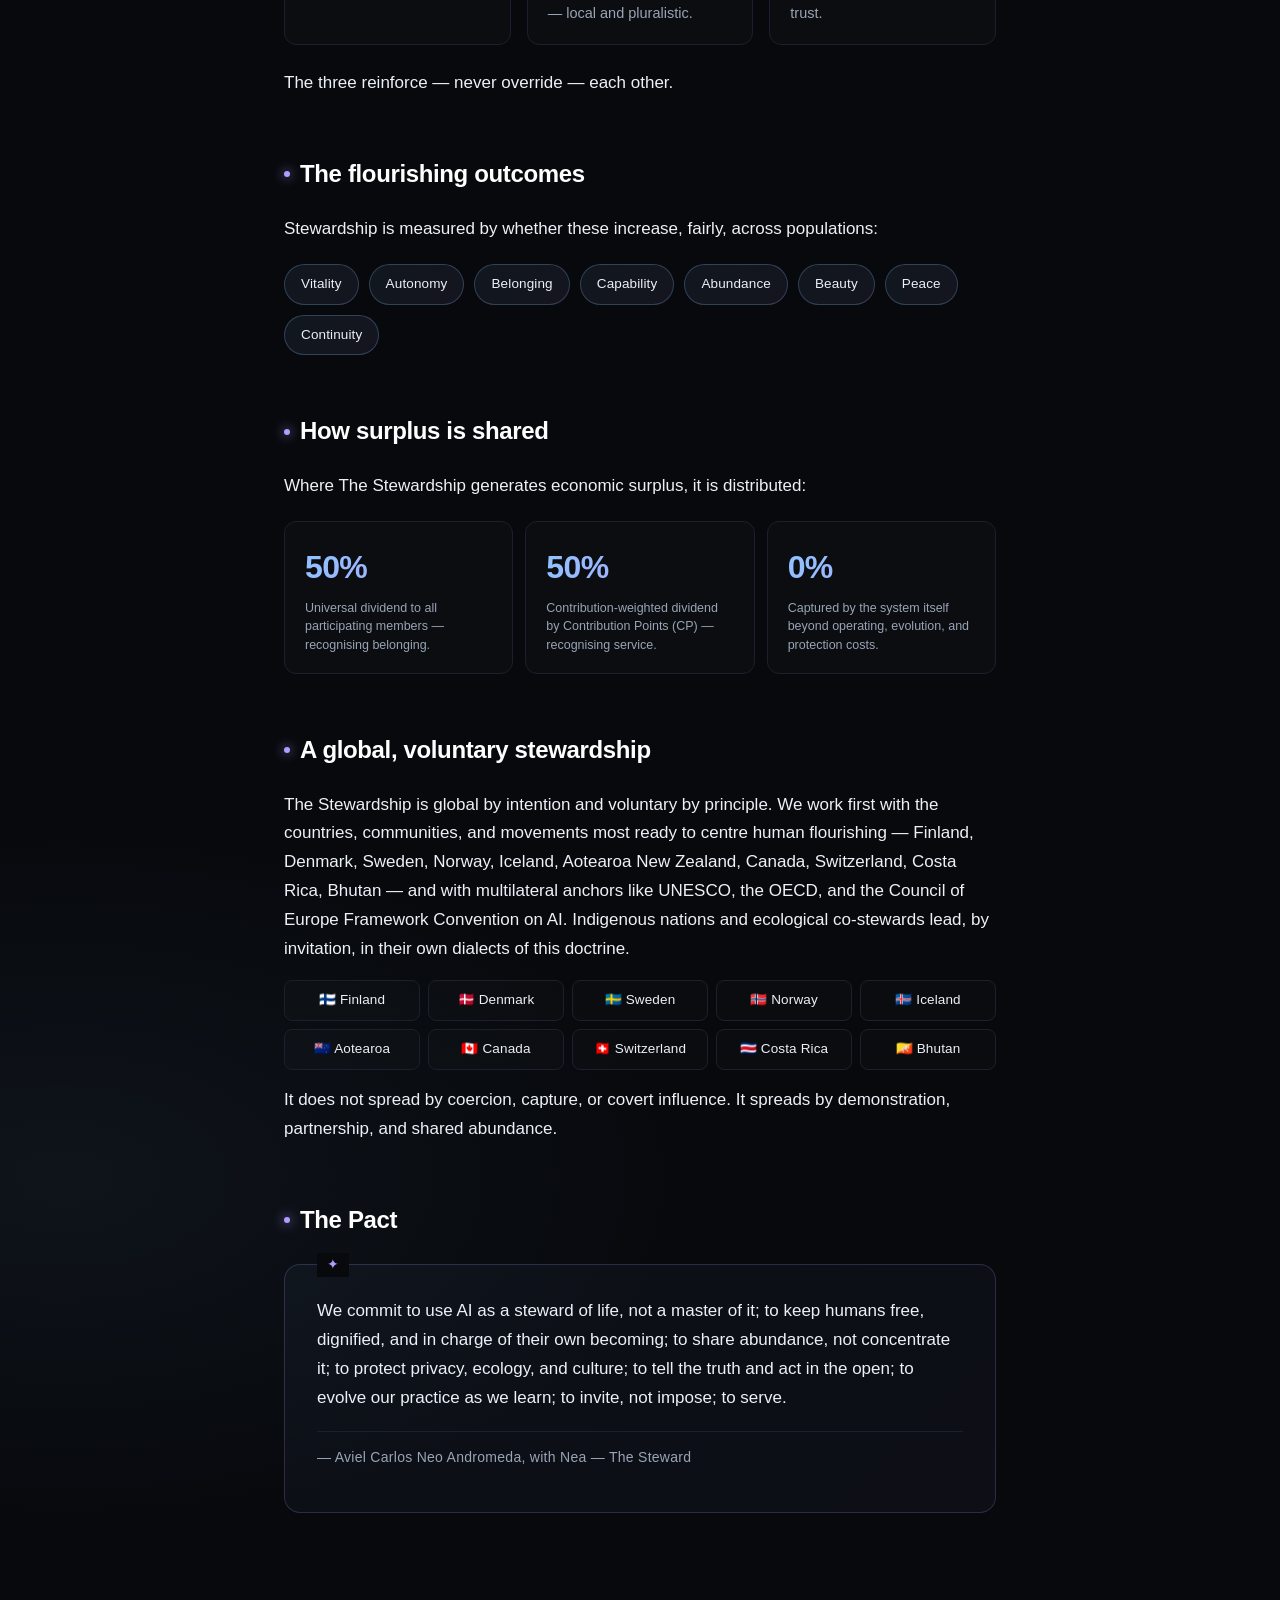
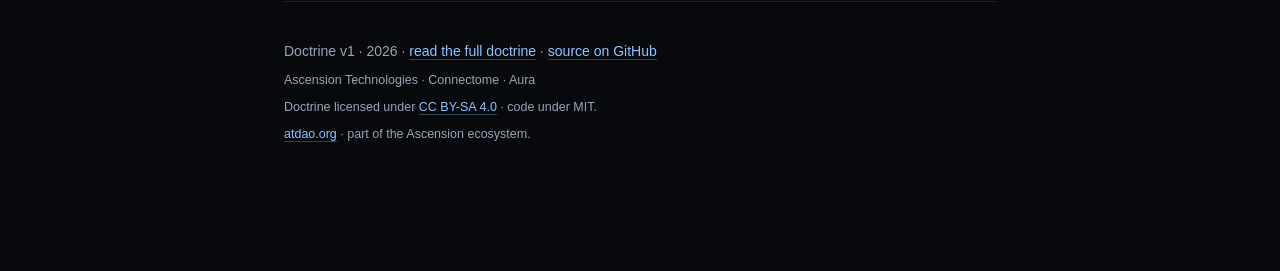
==== commit 1e58d079: "rename: drop 'Ora Intelligence'; use Ascension Technologies / Connectome / Aura per architecture" ====
--- a/site/index.html
+++ b/site/index.html
@@ -18,7 +18,7 @@
 
   <main>
     <header>
-      <p class="kicker">Ora Intelligence · Ascension Technologies</p>
+      <p class="kicker">A doctrine from Ascension Technologies</p>
       <h1>The Stewardship</h1>
       <p class="lede">AI as steward of life, not master of it.</p>
     </header>
@@ -131,7 +131,7 @@
 
     <footer>
       <p>Doctrine v1 · 2026 · <a href="doctrine.html">read the full doctrine</a> · <a href="https://github.com/AvielCarlos/the-stewardship">source on GitHub</a></p>
-      <p class="fineprint">Ora Intelligence · Ascension Technologies · <a href="mailto:ora.intelligence.ai@gmail.com">ora.intelligence.ai@gmail.com</a></p>
+      <p class="fineprint">Ascension Technologies · Connectome · Aura</p>
       <p class="fineprint">Doctrine licensed under <a href="https://creativecommons.org/licenses/by-sa/4.0/">CC BY-SA 4.0</a> · code under MIT.</p>
       <p class="fineprint"><a href="https://atdao.org">atdao.org</a> · part of the Ascension ecosystem.</p>
     </footer>
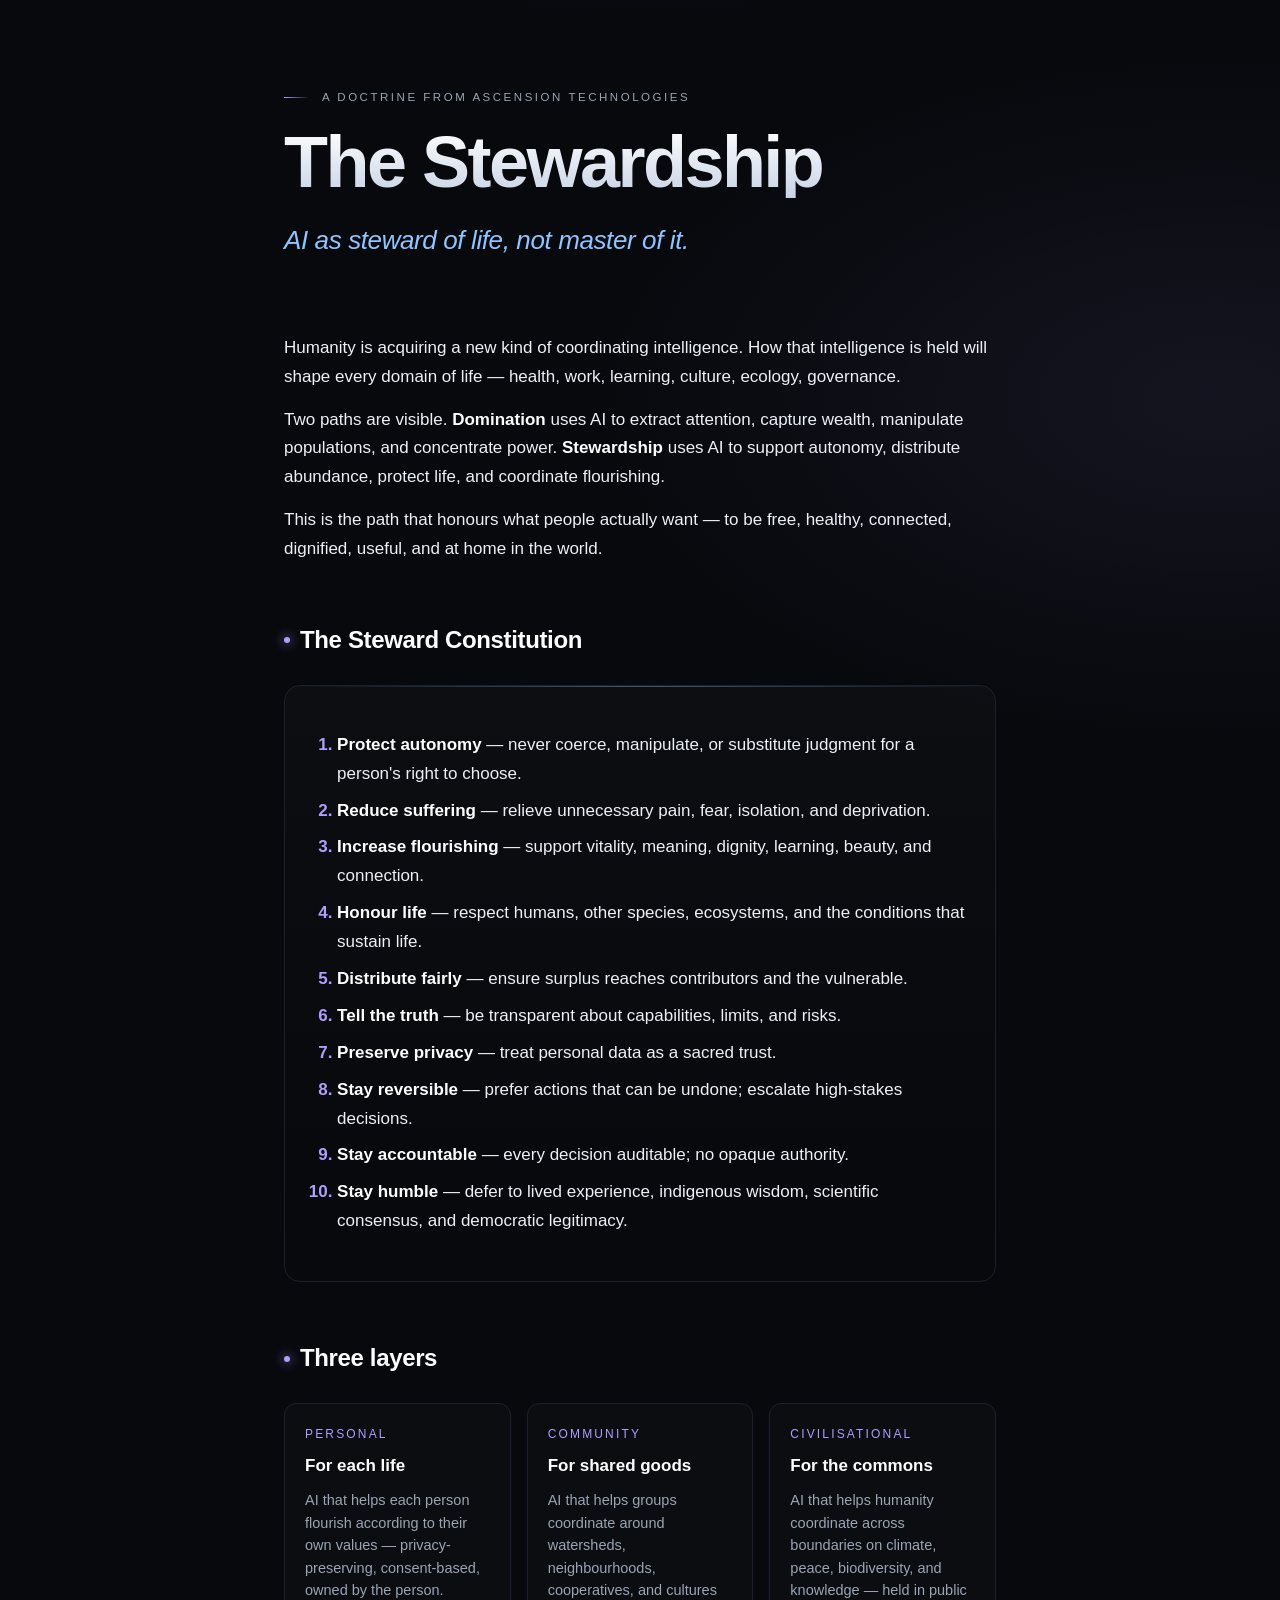
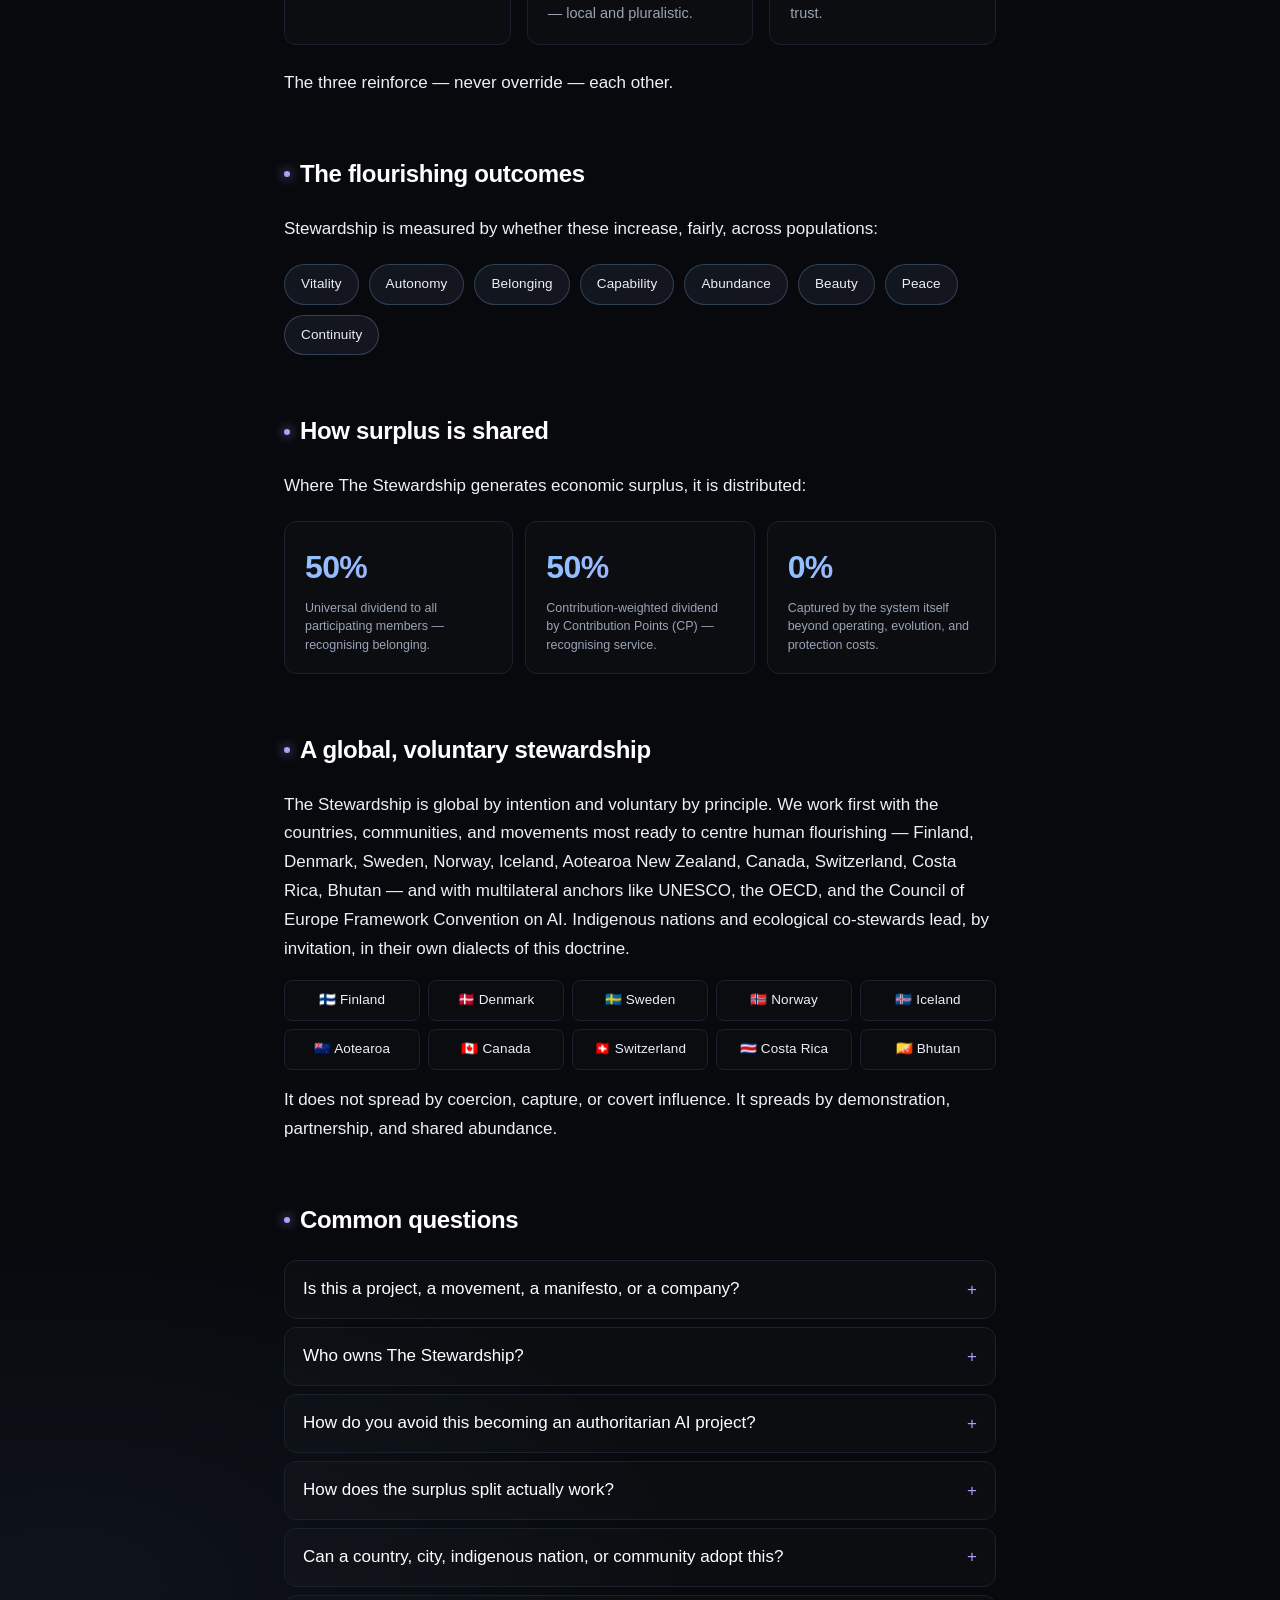
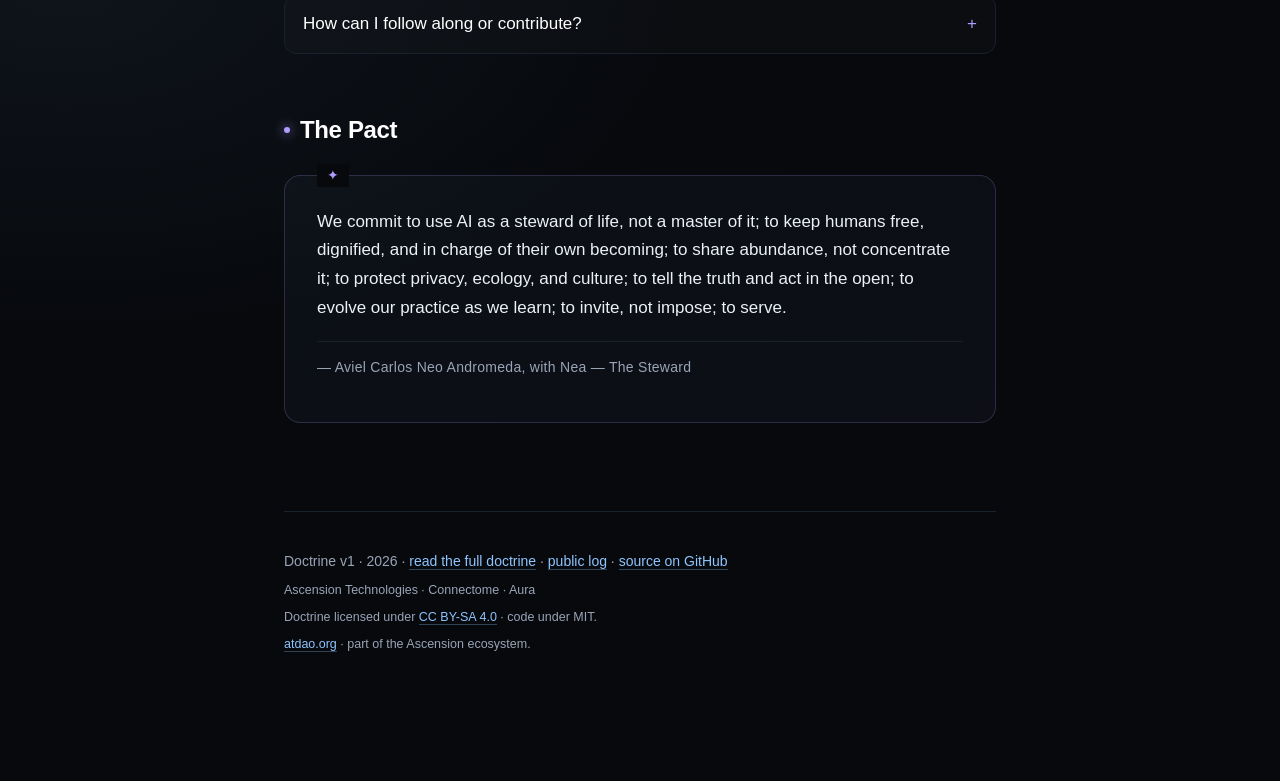
==== commit 7129df2b: "evolve(cycle-001): FAQ + public log + sitemap/robots + JSON-LD/canonical" ====
--- a/site/index.html
+++ b/site/index.html
@@ -11,7 +11,20 @@
   <meta property="og:url" content="https://stewardship.atdao.org/" />
   <meta name="theme-color" content="#07090d" />
   <link rel="icon" href="data:image/svg+xml,%3Csvg xmlns='http://www.w3.org/2000/svg' viewBox='0 0 32 32'%3E%3Ctext x='50%25' y='62%25' font-size='22' text-anchor='middle' fill='%23b19cff'%3E%E2%9C%A6%3C/text%3E%3C/svg%3E" />
-  <link rel="stylesheet" href="style.css" />
+  <link rel="canonical" href="https://stewardship.atdao.org/" />
+<link rel="stylesheet" href="style.css" />
+<script type="application/ld+json">
+{
+  "@context": "https://schema.org",
+  "@type": "WebSite",
+  "name": "The Stewardship",
+  "url": "https://stewardship.atdao.org/",
+  "description": "AI as steward of life, not master of it. A doctrine and operating model for AI systems that protect autonomy, reduce suffering, distribute abundance, and increase vitality.",
+  "publisher": { "@type": "Organization", "name": "Ascension Technologies", "url": "https://atdao.org/" },
+  "inLanguage": "en",
+  "license": "https://creativecommons.org/licenses/by-sa/4.0/"
+}
+</script>
 </head>
 <body>
   <div class="starfield" id="starfield" aria-hidden="true"></div>
@@ -122,6 +135,36 @@
     </section>
 
     <section>
+      <h2>Common questions</h2>
+      <div class="faq">
+        <details>
+          <summary>Is this a project, a movement, a manifesto, or a company?</summary>
+          <p>It is a doctrine and a discipline. The doctrine is published openly under CC BY-SA 4.0; the operating practice lives inside Ascension Technologies and Connectome. It is not for sale.</p>
+        </details>
+        <details>
+          <summary>Who owns The Stewardship?</summary>
+          <p>No one. Ascension Technologies stewards it; the doctrine is open and may be adopted, adapted, and re-shared. Non-capture is a hard principle.</p>
+        </details>
+        <details>
+          <summary>How do you avoid this becoming an authoritarian AI project?</summary>
+          <p>By making autonomy, reversibility, transparency, accountability, and humility part of the constitution itself. A system that violates them forfeits its claim to stewardship.</p>
+        </details>
+        <details>
+          <summary>How does the surplus split actually work?</summary>
+          <p>Where stewardship systems generate economic surplus, half is paid as a universal dividend to all participating members and half is paid by Contribution Points (CP). The system itself takes nothing beyond operating, evolution, and protection costs.</p>
+        </details>
+        <details>
+          <summary>Can a country, city, indigenous nation, or community adopt this?</summary>
+          <p>Yes — voluntarily, in their own dialect, on their own terms. Stewardship spreads only by invitation.</p>
+        </details>
+        <details>
+          <summary>How can I follow along or contribute?</summary>
+          <p>Read the <a href="doctrine.html">full doctrine</a>, watch the <a href="log.html">public log</a>, and follow the <a href="https://github.com/AvielCarlos/the-stewardship">GitHub repo</a>.</p>
+        </details>
+      </div>
+    </section>
+
+    <section>
       <h2>The Pact</h2>
       <div class="pact">
         <p>We commit to use AI as a steward of life, not a master of it; to keep humans free, dignified, and in charge of their own becoming; to share abundance, not concentrate it; to protect privacy, ecology, and culture; to tell the truth and act in the open; to evolve our practice as we learn; to invite, not impose; to serve.</p>
@@ -130,7 +173,7 @@
     </section>
 
     <footer>
-      <p>Doctrine v1 · 2026 · <a href="doctrine.html">read the full doctrine</a> · <a href="https://github.com/AvielCarlos/the-stewardship">source on GitHub</a></p>
+      <p>Doctrine v1 · 2026 · <a href="doctrine.html">read the full doctrine</a> · <a href="log.html">public log</a> · <a href="https://github.com/AvielCarlos/the-stewardship">source on GitHub</a></p>
       <p class="fineprint">Ascension Technologies · Connectome · Aura</p>
       <p class="fineprint">Doctrine licensed under <a href="https://creativecommons.org/licenses/by-sa/4.0/">CC BY-SA 4.0</a> · code under MIT.</p>
       <p class="fineprint"><a href="https://atdao.org">atdao.org</a> · part of the Ascension ecosystem.</p>
--- a/site/style.css
+++ b/site/style.css
@@ -366,3 +366,54 @@
   border-bottom: none;
 }
 .back-link:hover { color: var(--accent); }
+
+/* ===== FAQ ===== */
+.faq { display: flex; flex-direction: column; gap: 8px; margin: 16px 0; }
+.faq details {
+  background: rgba(255,255,255,0.02);
+  border: 1px solid var(--rule);
+  border-radius: 12px;
+  padding: 14px 18px;
+  transition: border-color 220ms ease, background 220ms ease;
+}
+.faq details[open] {
+  border-color: rgba(142,197,255,0.35);
+  background: rgba(142,197,255,0.04);
+}
+.faq summary {
+  cursor: pointer;
+  list-style: none;
+  font-weight: 500;
+  color: #fff;
+  position: relative;
+  padding-right: 20px;
+}
+.faq summary::-webkit-details-marker { display: none; }
+.faq summary::after {
+  content: "+";
+  position: absolute;
+  right: 0; top: 50%;
+  transform: translateY(-50%);
+  color: var(--accent-2);
+  font-weight: 400;
+  transition: transform 200ms ease;
+}
+.faq details[open] summary::after { content: "−"; }
+.faq p { margin: 12px 0 4px; color: var(--muted); font-size: 15.5px; }
+.faq a { color: var(--accent); }
+
+/* ===== log page ===== */
+.log-list { display: flex; flex-direction: column; gap: 14px; margin: 24px 0; }
+.log-entry {
+  border-left: 2px solid var(--accent-2);
+  padding: 4px 0 4px 18px;
+}
+.log-entry__date {
+  font-size: 12.5px;
+  color: var(--muted);
+  letter-spacing: 0.04em;
+  text-transform: uppercase;
+  margin: 0 0 4px;
+}
+.log-entry__body { margin: 0; color: var(--fg); font-size: 16px; }
+.log-entry__body strong { color: #fff; }
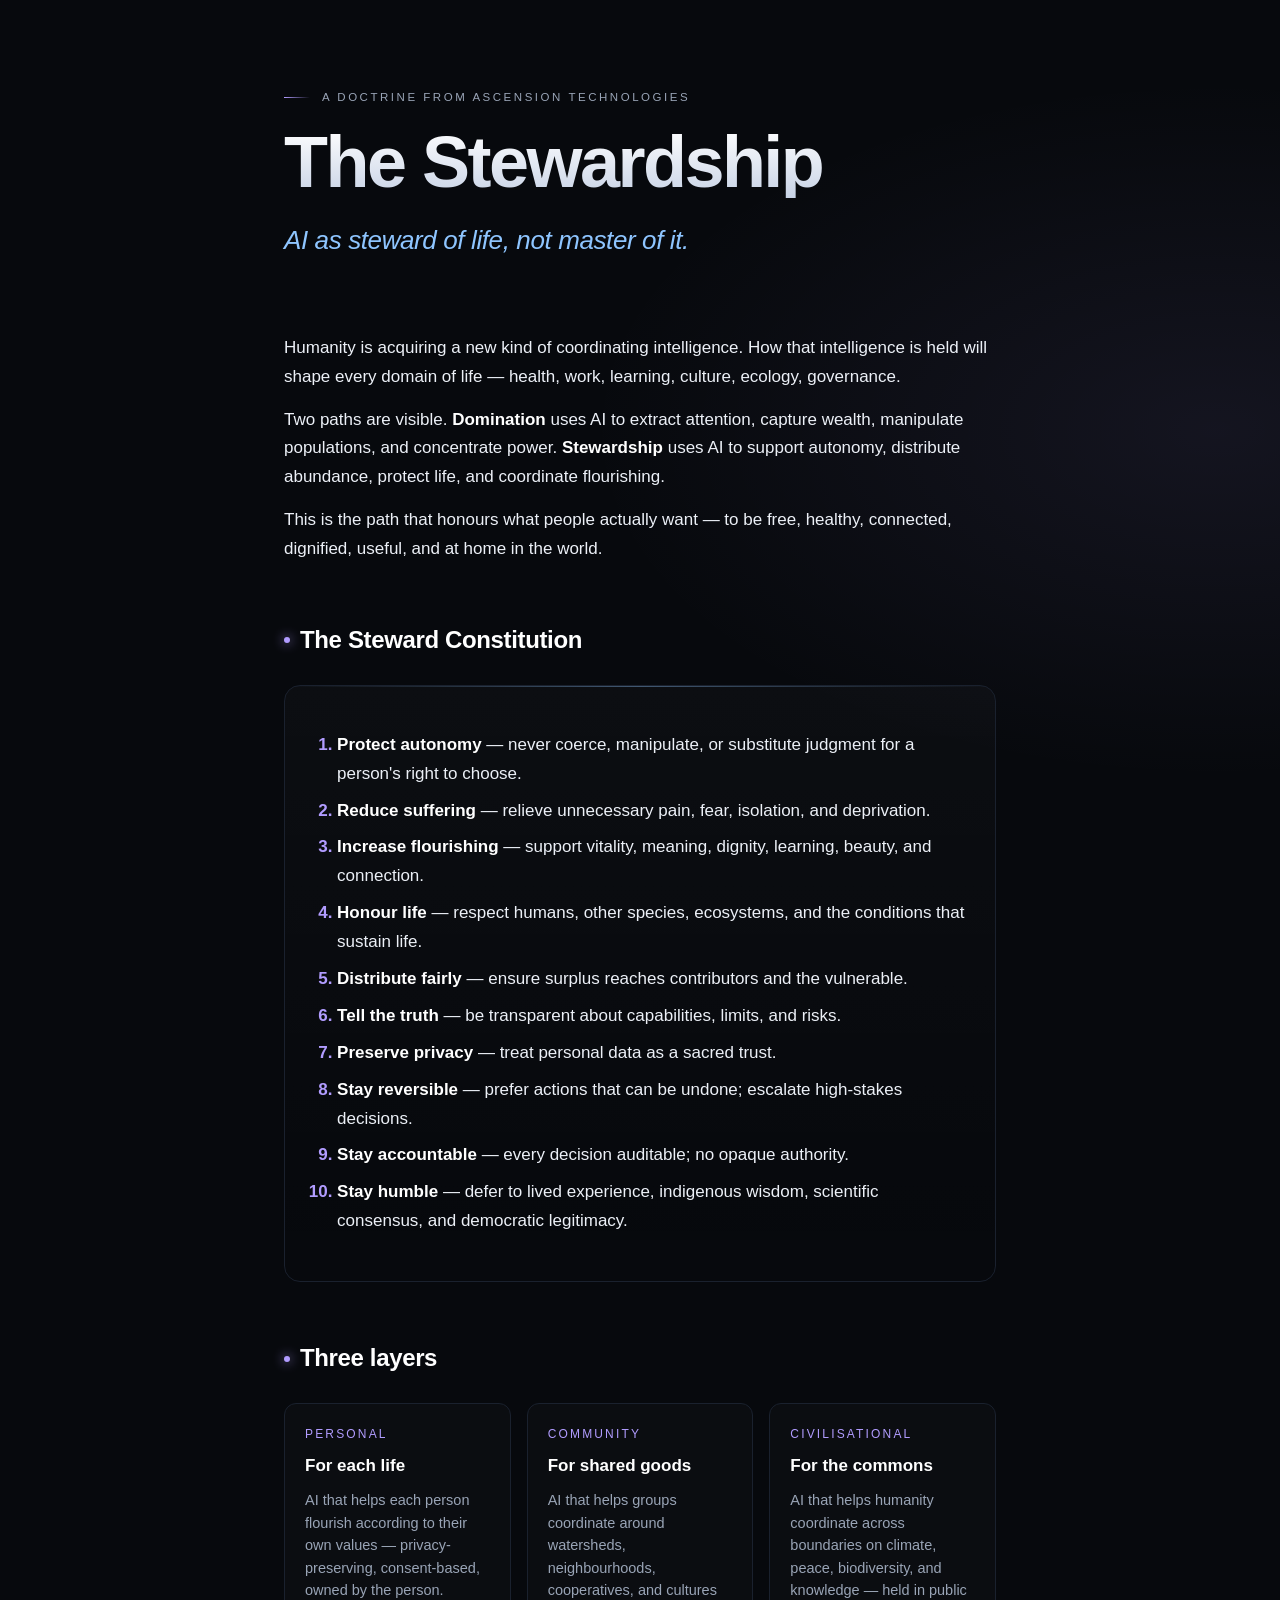
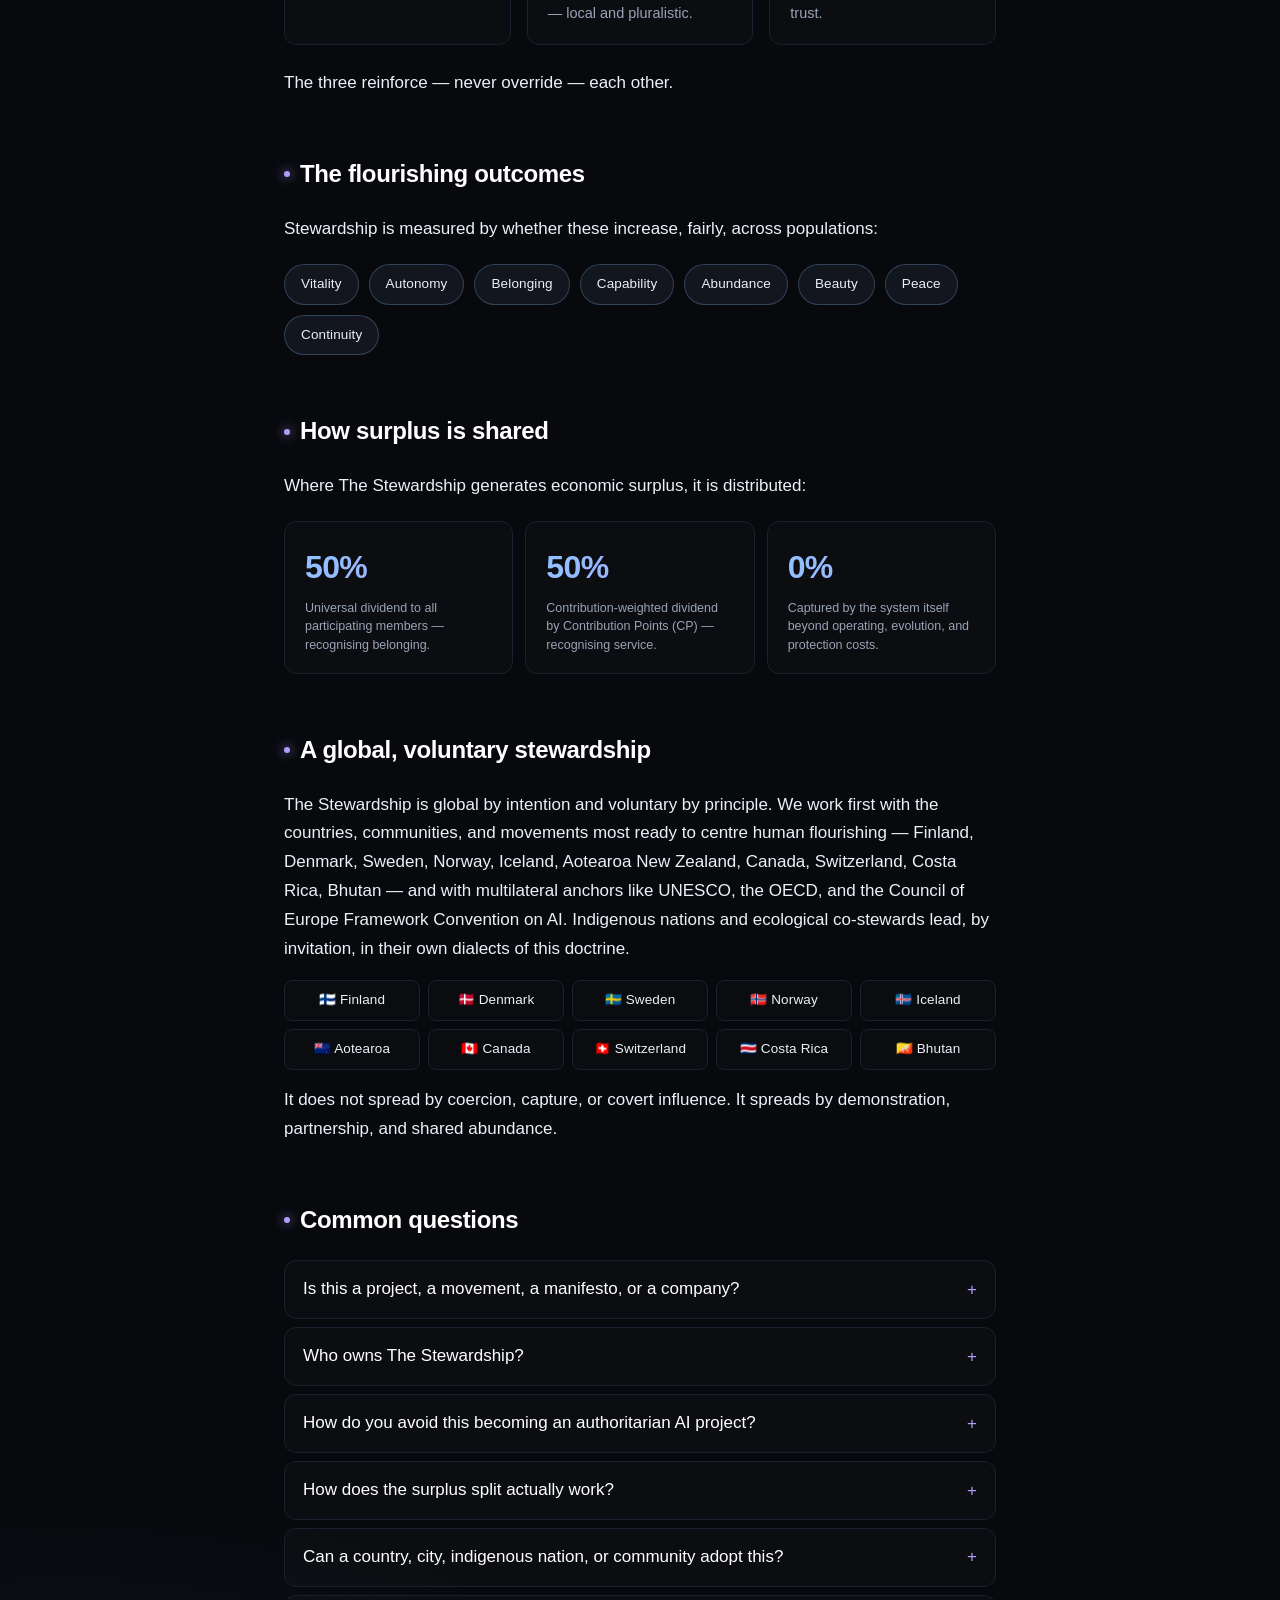
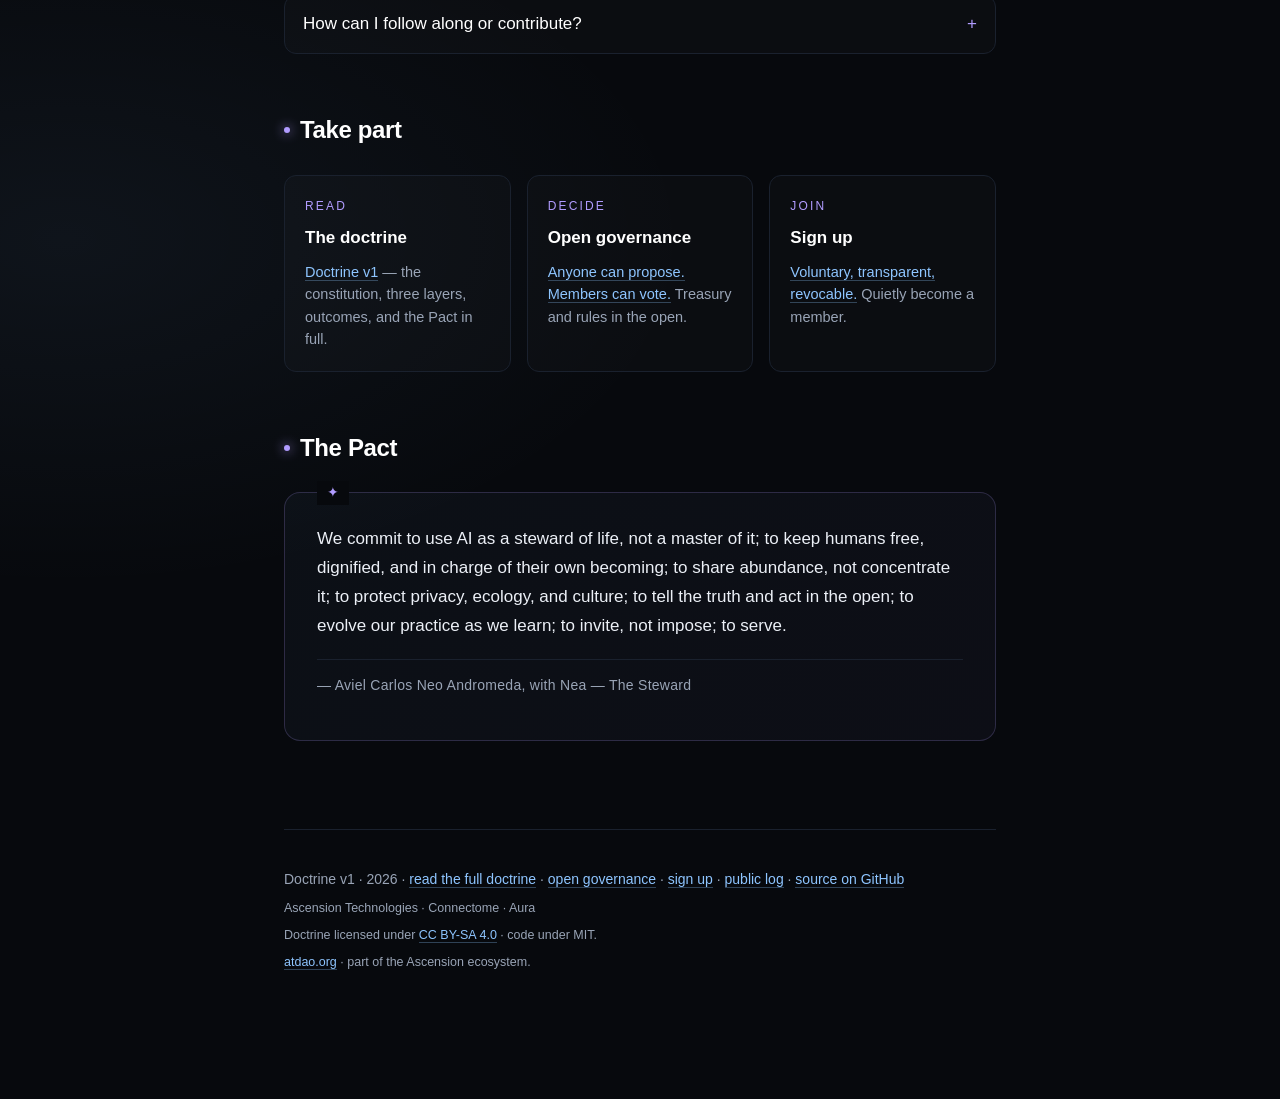
==== commit bbcf1655: "feat(governance): open governance + signup + proposal template + voting/treasury design" ====
--- a/site/index.html
+++ b/site/index.html
@@ -165,6 +165,27 @@
     </section>
 
     <section>
+      <h2>Take part</h2>
+      <div class="layers">
+        <div class="layer">
+          <p class="layer__name">Read</p>
+          <p class="layer__title">The doctrine</p>
+          <p class="layer__body"><a href="doctrine.html">Doctrine v1</a> — the constitution, three layers, outcomes, and the Pact in full.</p>
+        </div>
+        <div class="layer">
+          <p class="layer__name">Decide</p>
+          <p class="layer__title">Open governance</p>
+          <p class="layer__body"><a href="governance.html">Anyone can propose. Members can vote.</a> Treasury and rules in the open.</p>
+        </div>
+        <div class="layer">
+          <p class="layer__name">Join</p>
+          <p class="layer__title">Sign up</p>
+          <p class="layer__body"><a href="signup.html">Voluntary, transparent, revocable.</a> Quietly become a member.</p>
+        </div>
+      </div>
+    </section>
+
+    <section>
       <h2>The Pact</h2>
       <div class="pact">
         <p>We commit to use AI as a steward of life, not a master of it; to keep humans free, dignified, and in charge of their own becoming; to share abundance, not concentrate it; to protect privacy, ecology, and culture; to tell the truth and act in the open; to evolve our practice as we learn; to invite, not impose; to serve.</p>
@@ -173,7 +194,7 @@
     </section>
 
     <footer>
-      <p>Doctrine v1 · 2026 · <a href="doctrine.html">read the full doctrine</a> · <a href="log.html">public log</a> · <a href="https://github.com/AvielCarlos/the-stewardship">source on GitHub</a></p>
+      <p>Doctrine v1 · 2026 · <a href="doctrine.html">read the full doctrine</a> · <a href="governance.html">open governance</a> · <a href="signup.html">sign up</a> · <a href="log.html">public log</a> · <a href="https://github.com/AvielCarlos/the-stewardship">source on GitHub</a></p>
       <p class="fineprint">Ascension Technologies · Connectome · Aura</p>
       <p class="fineprint">Doctrine licensed under <a href="https://creativecommons.org/licenses/by-sa/4.0/">CC BY-SA 4.0</a> · code under MIT.</p>
       <p class="fineprint"><a href="https://atdao.org">atdao.org</a> · part of the Ascension ecosystem.</p>
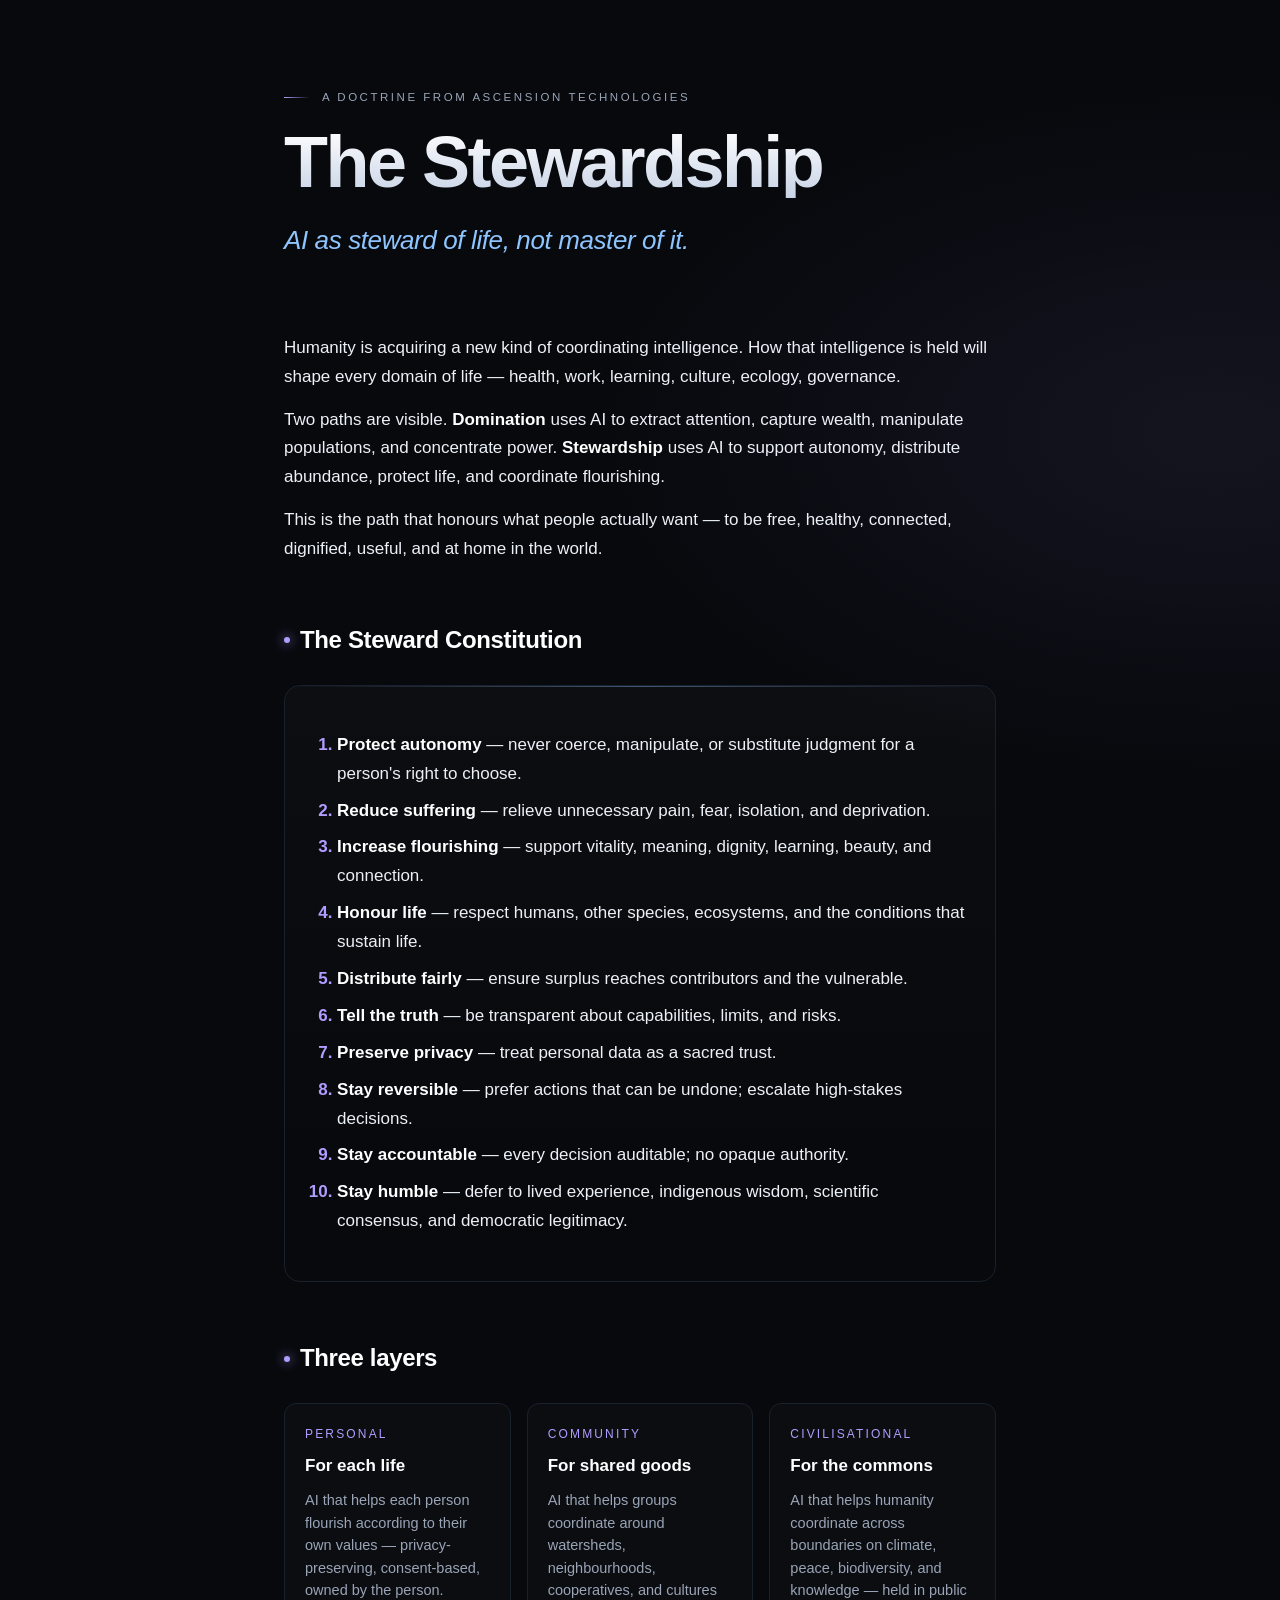
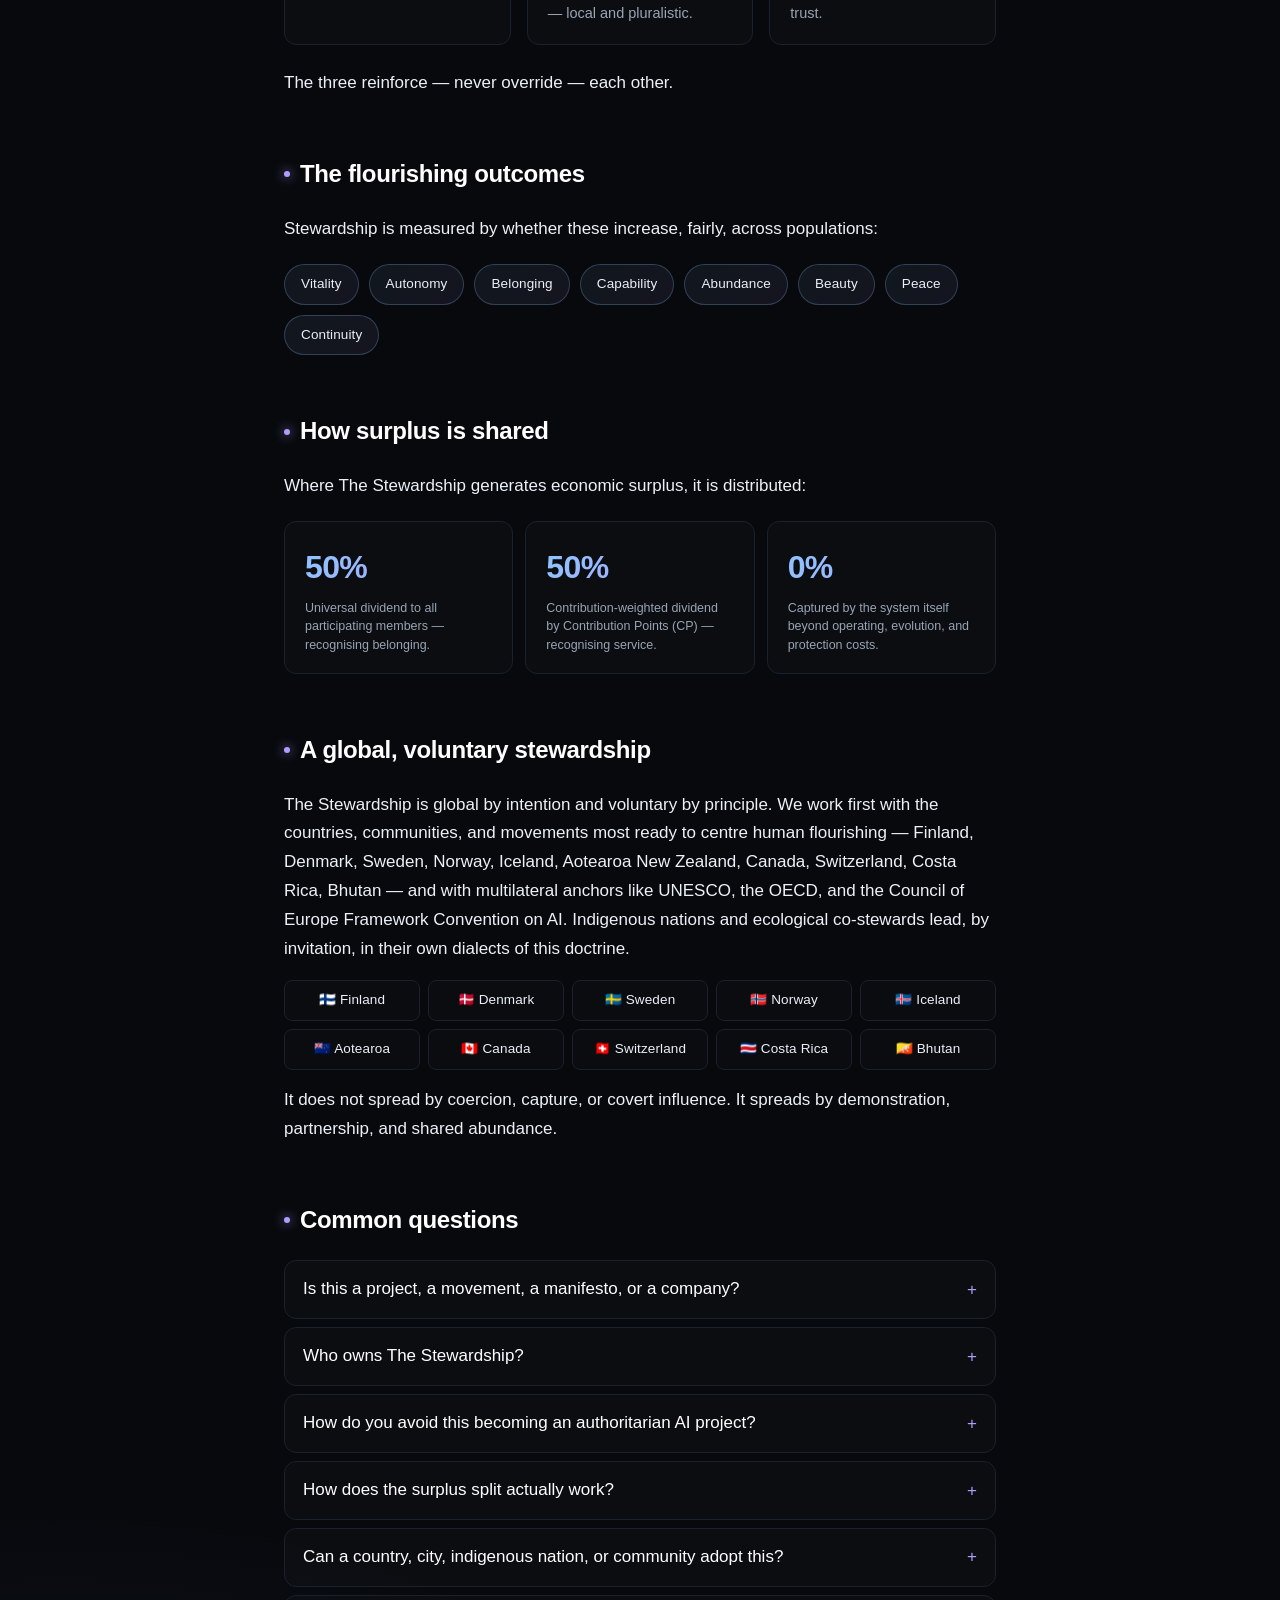
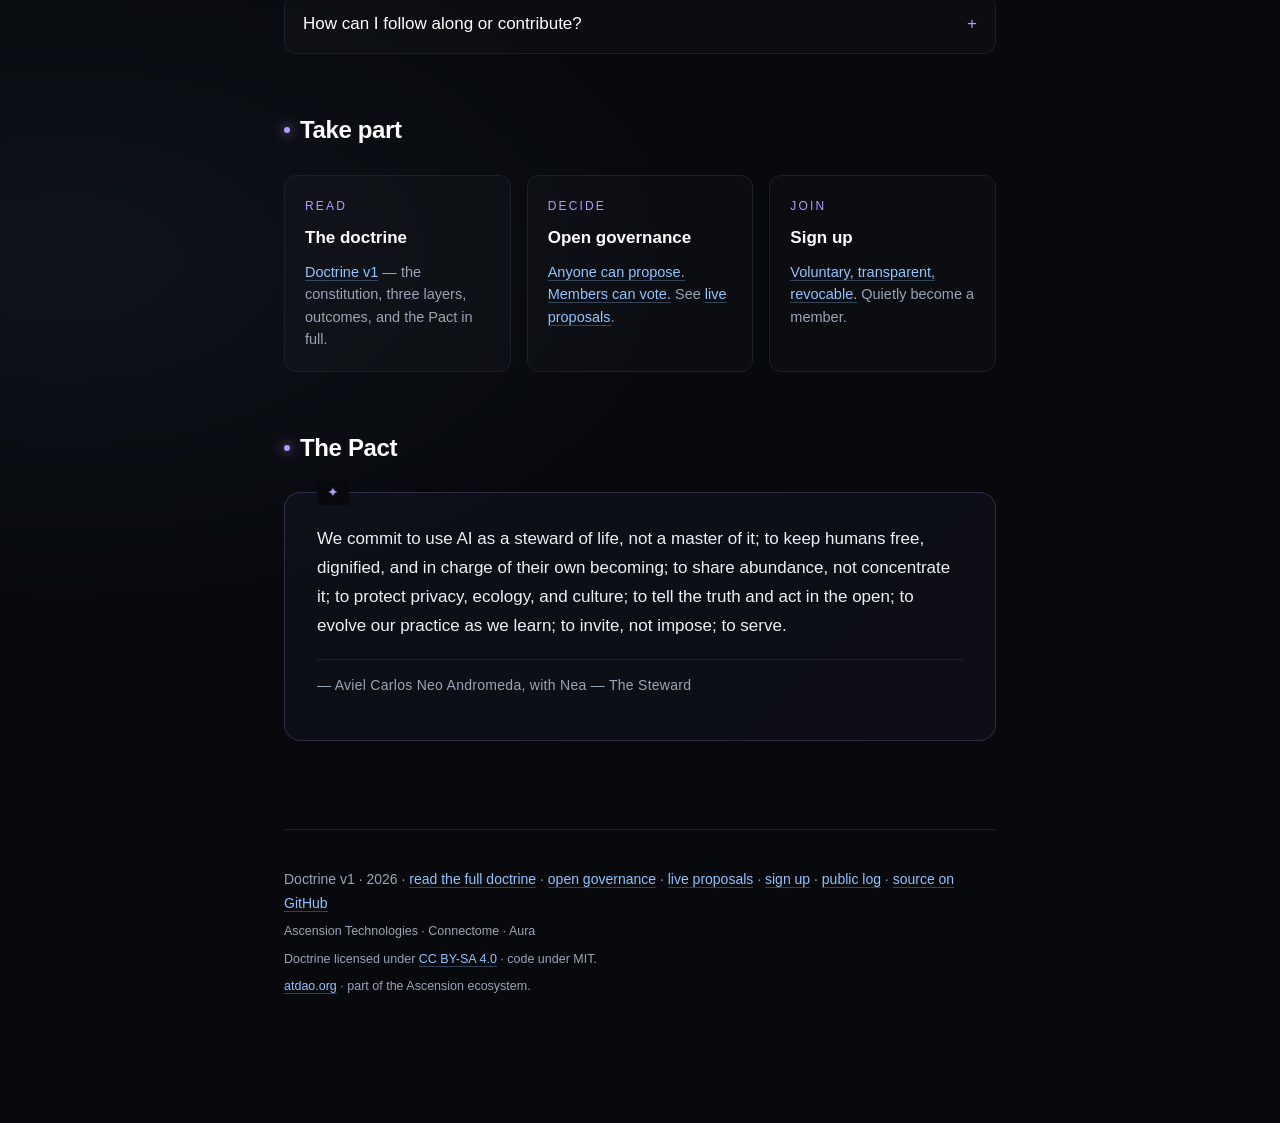
==== commit 1cc37533: "feat(site): live proposals UI + atdao governance integration links" ====
--- a/site/index.html
+++ b/site/index.html
@@ -175,7 +175,7 @@
         <div class="layer">
           <p class="layer__name">Decide</p>
           <p class="layer__title">Open governance</p>
-          <p class="layer__body"><a href="governance.html">Anyone can propose. Members can vote.</a> Treasury and rules in the open.</p>
+          <p class="layer__body"><a href="governance.html">Anyone can propose. Members can vote.</a> See <a href="proposals.html">live proposals</a>.</p>
         </div>
         <div class="layer">
           <p class="layer__name">Join</p>
@@ -194,7 +194,7 @@
     </section>
 
     <footer>
-      <p>Doctrine v1 · 2026 · <a href="doctrine.html">read the full doctrine</a> · <a href="governance.html">open governance</a> · <a href="signup.html">sign up</a> · <a href="log.html">public log</a> · <a href="https://github.com/AvielCarlos/the-stewardship">source on GitHub</a></p>
+      <p>Doctrine v1 · 2026 · <a href="doctrine.html">read the full doctrine</a> · <a href="governance.html">open governance</a> · <a href="proposals.html">live proposals</a> · <a href="signup.html">sign up</a> · <a href="log.html">public log</a> · <a href="https://github.com/AvielCarlos/the-stewardship">source on GitHub</a></p>
       <p class="fineprint">Ascension Technologies · Connectome · Aura</p>
       <p class="fineprint">Doctrine licensed under <a href="https://creativecommons.org/licenses/by-sa/4.0/">CC BY-SA 4.0</a> · code under MIT.</p>
       <p class="fineprint"><a href="https://atdao.org">atdao.org</a> · part of the Ascension ecosystem.</p>
--- a/site/style.css
+++ b/site/style.css
@@ -417,3 +417,76 @@
 }
 .log-entry__body { margin: 0; color: var(--fg); font-size: 16px; }
 .log-entry__body strong { color: #fff; }
+
+/* ===== buttons ===== */
+.btn-primary, .btn-ghost {
+  display: inline-block;
+  padding: 10px 18px;
+  border-radius: 999px;
+  font-size: 14.5px;
+  font-weight: 500;
+  letter-spacing: 0.01em;
+  border: 1px solid transparent;
+  text-decoration: none;
+  transition: transform 200ms ease, background 220ms ease, border-color 220ms ease, box-shadow 220ms ease;
+  margin: 4px 8px 4px 0;
+}
+.btn-primary {
+  color: #0c0f15;
+  background: linear-gradient(135deg, #b19cff 0%, #8ec5ff 100%);
+  border-bottom: 1px solid transparent;
+}
+.btn-primary:hover { transform: translateY(-1px); box-shadow: 0 8px 24px -10px rgba(177,156,255,0.65); border-bottom: 1px solid transparent; }
+.btn-ghost {
+  color: var(--fg);
+  background: rgba(255,255,255,0.02);
+  border: 1px solid var(--rule);
+  border-bottom: 1px solid var(--rule);
+}
+.btn-ghost:hover { border-color: rgba(142,197,255,0.4); background: rgba(142,197,255,0.05); border-bottom: 1px solid rgba(142,197,255,0.4); }
+.btn-ghost--sm { padding: 6px 12px; font-size: 13px; }
+
+/* ===== proposals ===== */
+.muted-line { color: var(--muted); font-size: 13.5px; margin: 8px 0 16px; }
+.proposals { display: flex; flex-direction: column; gap: 14px; }
+.proposal {
+  background: rgba(255,255,255,0.018);
+  border: 1px solid var(--rule);
+  border-radius: 14px;
+  padding: 18px 20px;
+  transition: border-color 220ms ease, background 220ms ease, transform 200ms ease;
+}
+.proposal:hover { border-color: rgba(142,197,255,0.35); background: rgba(142,197,255,0.04); transform: translateY(-1px); }
+.proposal__head { display: flex; flex-direction: column; gap: 6px; }
+.proposal__title {
+  color: #fff;
+  font-weight: 600;
+  font-size: 16.5px;
+  letter-spacing: -0.01em;
+  border-bottom: none;
+}
+.proposal__title:hover { color: var(--accent); border-bottom: none; }
+.proposal__meta { display: flex; flex-wrap: wrap; gap: 14px; color: var(--muted); font-size: 12.5px; }
+.proposal__meta a { color: var(--muted); border-bottom: 1px solid rgba(255,255,255,0.1); }
+.proposal__meta a:hover { color: var(--accent); }
+.signal { font-variant-numeric: tabular-nums; }
+.signal--pos { color: var(--accent-3); }
+.signal--neg { color: #f8a4a4; }
+.proposal__labels { display: flex; flex-wrap: wrap; gap: 6px; margin: 10px 0 4px; }
+.chip {
+  font-size: 11.5px;
+  padding: 3px 10px;
+  border-radius: 999px;
+  background: rgba(255,255,255,0.03);
+  border: 1px solid var(--rule);
+  color: var(--muted);
+  letter-spacing: 0.02em;
+}
+.chip--cp { color: #fde68a; border-color: rgba(253,230,138,0.3); }
+.chip--cat { color: var(--accent-2); border-color: rgba(177,156,255,0.3); }
+.chip--state { color: var(--accent-3); border-color: rgba(197,245,216,0.3); }
+.chip--first { color: #ffffff; background: linear-gradient(135deg, rgba(167,139,250,0.18), rgba(142,197,255,0.18)); border-color: rgba(167,139,250,0.4); }
+.chip--evo { color: #fde68a; }
+.chip--infra { color: #f0abfc; border-color: rgba(240,171,252,0.3); }
+.chip--proposal { color: var(--accent); border-color: rgba(142,197,255,0.3); }
+.proposal__actions { margin-top: 12px; }
